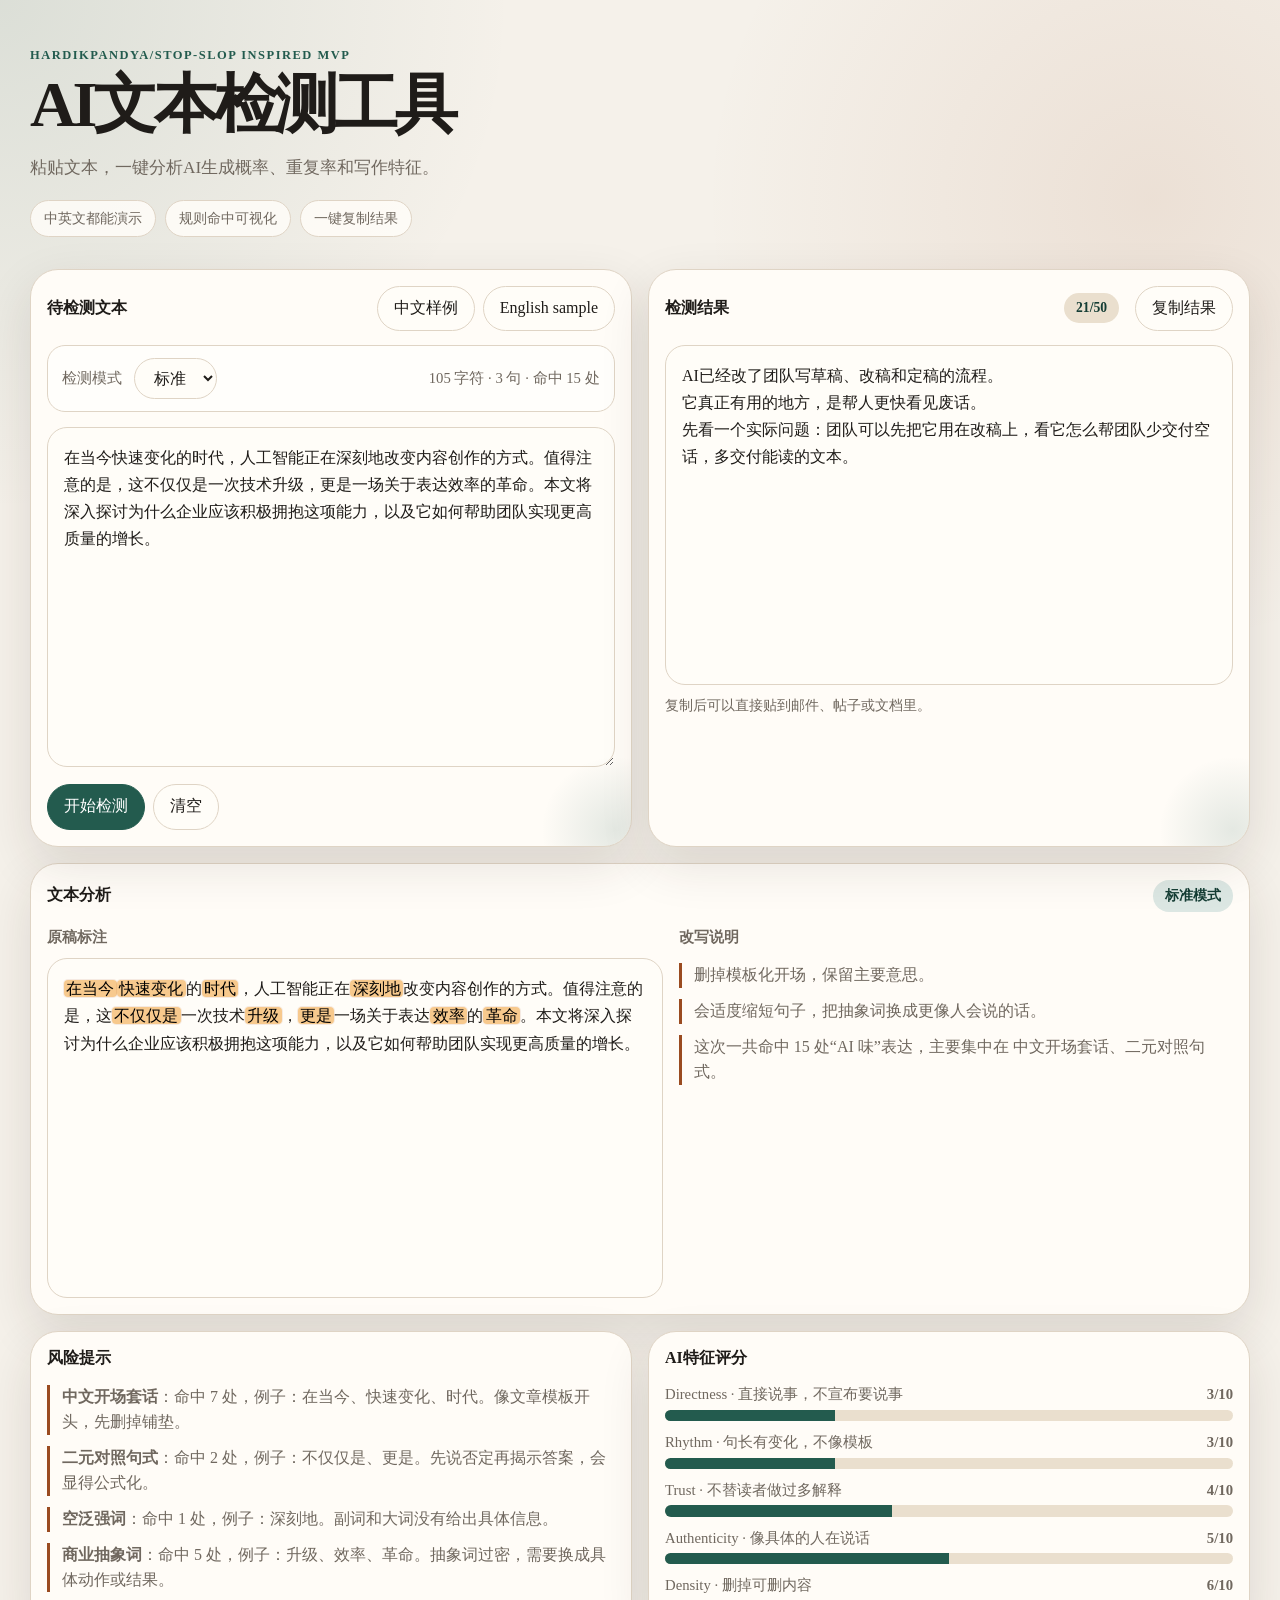
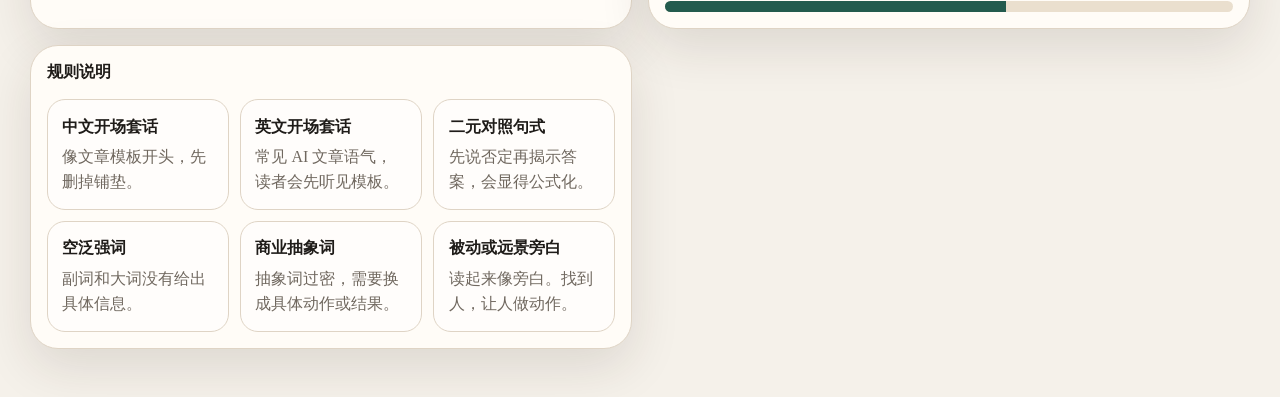
==== docs/index.html @ 77b25834 "Update index.html" ====
<!doctype html>
<html lang="zh-CN">
  <head>
    <meta charset="utf-8" />
    <meta name="viewport" content="width=device-width, initial-scale=1" />
    <title>Stop Slop MVP</title>
    <link rel="stylesheet" href="./styles.css" />
  </head>
  <body>
    <main class="shell">
      <section class="hero">
        <p class="eyebrow">hardikpandya/stop-slop inspired MVP</p>
        <h1>AI文本检测工具</h1>
        <p class="lede">
         粘贴文本，一键分析AI生成概率、重复率和写作特征。
        </p>
        <div class="hero-chips">
          <span>中英文都能演示</span>
          <span>规则命中可视化</span>
          <span>一键复制结果</span>
        </div>
      </section>

      <section class="workspace">
        <div class="panel input-panel">
          <div class="panel-title">
            <h2>待检测文本</h2>
            <div class="sample-buttons">
              <button type="button" data-sample="zh">中文样例</button>
              <button type="button" data-sample="en">English sample</button>
            </div>
          </div>

          <div class="toolbar">
            <label class="mode-picker" for="modeSelect">
              <span>检测模式</span>
              <select id="modeSelect">
                <option value="light">轻度</option>
                <option value="balanced" selected>标准</option>
                <option value="strong">强力</option>
              </select>
            </label>
            <div id="stats" class="stats"></div>
          </div>

          <textarea id="draft" spellcheck="false"></textarea>

          <div class="actions">
            <button id="rewriteBtn" class="primary" type="button">开始检测</button>
            <button id="clearBtn" type="button">清空</button>
          </div>
        </div>

        <div class="panel output-panel">
          <div class="panel-title">
            <h2>检测结果</h2>
            <div class="output-meta">
              <span id="scoreBadge" class="score-badge">等待输入</span>
              <button id="copyBtn" type="button">复制结果</button>
            </div>
          </div>
          <div id="output" class="output empty">结果会显示在这里。</div>
          <p id="copyHint" class="copy-hint">复制后可以直接贴到邮件、帖子或文档里。</p>
        </div>
      </section>

      <section class="insights">
        <article class="panel compare-panel">
          <div class="panel-title">
            <h2>文本分析</h2>
            <span id="modeBadge" class="mode-badge">标准模式</span>
          </div>
          <div class="compare-grid">
            <div>
              <h3>原稿标注</h3>
              <div id="annotated" class="output empty">这里会高亮原稿里的套路表达。</div>
            </div>
            <div>
              <h3>改写说明</h3>
              <ul id="rewriteNotes" class="findings">
                <li>改写后会说明这次主要做了哪些动作。</li>
              </ul>
            </div>
          </div>
        </article>

        <article class="panel">
          <h2>风险提示</h2>
          <ul id="findings" class="findings">
            <li>输入文字后会列出具体问题。</li>
          </ul>
        </article>

        <article class="panel">
          <h2>AI特征评分</h2>
          <div id="scoreGrid" class="score-grid"></div>
        </article>

        <article class="panel">
          <h2>规则说明</h2>
          <div id="ruleLegend" class="legend-grid"></div>
        </article>
      </section>
    </main>

    <script src="./app.js"></script>
  </body>
</html>
---- docs/styles.css ----
:root {
  color-scheme: light;
  --bg: #f5f1ea;
  --ink: #1f1c19;
  --muted: #70685f;
  --card: #fffaf2;
  --line: #dfd4c5;
  --accent: #235b4e;
  --accent-strong: #143d34;
  --accent-soft: #dce7e3;
  --warn: #9a4b20;
  --warn-soft: #f8e4d8;
  --shadow: 0 18px 50px rgba(49, 37, 23, 0.12);
}

* {
  box-sizing: border-box;
}

body {
  margin: 0;
  background:
    radial-gradient(circle at top left, rgba(35, 91, 78, 0.12), transparent 32rem),
    radial-gradient(circle at 90% 10%, rgba(154, 75, 32, 0.1), transparent 28rem),
    var(--bg);
  color: var(--ink);
  font-family: "Iowan Old Style", "Palatino Linotype", "Noto Serif SC", Georgia, serif;
}

button,
textarea,
select {
  font: inherit;
}

button,
select {
  border: 1px solid var(--line);
  border-radius: 999px;
  background: #fffdf8;
  color: var(--ink);
}

button {
  cursor: pointer;
  padding: 0.7rem 1rem;
}

button:hover,
select:hover {
  border-color: var(--accent);
}

select {
  padding: 0.65rem 0.9rem;
}

.primary {
  background: var(--accent);
  border-color: var(--accent);
  color: white;
}

.primary:hover {
  background: var(--accent-strong);
}

.shell {
  width: min(1220px, calc(100% - 2rem));
  margin: 0 auto;
  padding: 3rem 0;
}

.hero {
  margin-bottom: 2rem;
}

.eyebrow {
  color: var(--accent);
  font-size: 0.78rem;
  font-weight: 700;
  letter-spacing: 0.12em;
  margin: 0 0 0.7rem;
  text-transform: uppercase;
}

h1 {
  font-size: clamp(2.2rem, 5vw, 4.8rem);
  letter-spacing: -0.06em;
  line-height: 0.96;
  margin: 0;
  max-width: 850px;
}

h2,
h3 {
  margin: 0;
}

h2 {
  font-size: 1rem;
}

h3 {
  font-size: 0.92rem;
  color: var(--muted);
  margin-bottom: 0.7rem;
}

.lede {
  color: var(--muted);
  font-size: 1.08rem;
  line-height: 1.7;
  max-width: 760px;
}

.hero-chips {
  display: flex;
  flex-wrap: wrap;
  gap: 0.6rem;
  margin-top: 1rem;
}

.hero-chips span {
  background: rgba(255, 253, 248, 0.86);
  border: 1px solid var(--line);
  border-radius: 999px;
  color: var(--muted);
  font-size: 0.9rem;
  padding: 0.5rem 0.8rem;
}

.workspace,
.insights {
  display: grid;
  gap: 1rem;
  grid-template-columns: 1fr 1fr;
}

.insights {
  margin-top: 1rem;
}

.compare-panel {
  grid-column: 1 / -1;
}

.compare-grid {
  display: grid;
  gap: 1rem;
  grid-template-columns: 1fr 0.9fr;
  margin-top: 1rem;
}

.panel {
  background: color-mix(in srgb, var(--card), white 40%);
  border: 1px solid var(--line);
  border-radius: 28px;
  box-shadow: var(--shadow);
  padding: 1rem;
}

.panel-title,
.toolbar,
.output-meta {
  align-items: center;
  display: flex;
  justify-content: space-between;
  gap: 1rem;
}

.panel-title {
  margin-bottom: 0.85rem;
}

.toolbar {
  background: rgba(255, 255, 255, 0.45);
  border: 1px solid var(--line);
  border-radius: 18px;
  margin-bottom: 0.9rem;
  padding: 0.75rem 0.9rem;
}

.mode-picker {
  align-items: center;
  display: flex;
  flex-wrap: wrap;
  gap: 0.75rem;
}

.mode-picker span,
.stats {
  color: var(--muted);
  font-size: 0.92rem;
}

.sample-buttons,
.actions {
  display: flex;
  flex-wrap: wrap;
  gap: 0.5rem;
}

textarea,
.output {
  background: #fffdf8;
  border: 1px solid var(--line);
  border-radius: 20px;
  line-height: 1.7;
  min-height: 340px;
  padding: 1rem;
  width: 100%;
}

textarea {
  color: var(--ink);
  font-family: "IBM Plex Sans", "Segoe UI", sans-serif;
  font-size: 1rem;
  resize: vertical;
}

.output {
  white-space: pre-wrap;
}

.empty {
  color: var(--muted);
}

.actions {
  margin-top: 0.85rem;
}

.input-panel,
.output-panel {
  position: relative;
  overflow: hidden;
}

.input-panel::after,
.output-panel::after {
  content: "";
  position: absolute;
  inset: auto -4rem -4rem auto;
  width: 10rem;
  height: 10rem;
  border-radius: 50%;
  background: radial-gradient(circle, rgba(35, 91, 78, 0.12), transparent 65%);
  pointer-events: none;
}

.score-badge,
.mode-badge {
  border-radius: 999px;
  font-size: 0.85rem;
  font-weight: 700;
  padding: 0.45rem 0.75rem;
}

.score-badge {
  background: #eadfce;
  color: var(--accent-strong);
}

.mode-badge {
  background: var(--accent-soft);
  color: var(--accent-strong);
}

.copy-hint {
  color: var(--muted);
  font-size: 0.88rem;
  margin: 0.7rem 0 0;
}

.findings,
.legend-grid {
  display: grid;
  gap: 0.7rem;
  margin: 1rem 0 0;
  padding: 0;
}

.findings {
  list-style: none;
}

.findings li,
.legend-card {
  color: var(--muted);
  line-height: 1.55;
}

.findings li {
  border-left: 3px solid var(--warn);
  padding-left: 0.75rem;
}

.legend-grid {
  grid-template-columns: repeat(auto-fit, minmax(180px, 1fr));
}

.legend-card {
  background: rgba(255, 255, 255, 0.55);
  border: 1px solid var(--line);
  border-radius: 18px;
  padding: 0.9rem;
}

.legend-card strong {
  color: var(--ink);
  display: block;
  margin-bottom: 0.35rem;
}

.score-grid {
  display: grid;
  gap: 0.75rem;
  margin-top: 1rem;
}

.score-row {
  display: grid;
  gap: 0.35rem;
}

.score-label {
  align-items: center;
  display: flex;
  justify-content: space-between;
  color: var(--muted);
  font-size: 0.92rem;
}

.bar {
  background: #eadfce;
  border-radius: 999px;
  height: 0.7rem;
  overflow: hidden;
}

.bar span {
  background: var(--accent);
  display: block;
  height: 100%;
}

mark {
  background: #ffe0ad;
  border-radius: 0.25rem;
  padding: 0 0.15rem;
}

#annotated mark {
  background: #f7c98d;
  box-shadow: 0 0 0 1px rgba(154, 75, 32, 0.1);
}

@media (max-width: 920px) {
  .workspace,
  .insights,
  .compare-grid {
    grid-template-columns: 1fr;
  }
}

@media (max-width: 680px) {
  .shell {
    padding-top: 1.5rem;
  }

  .toolbar,
  .panel-title {
    align-items: flex-start;
    flex-direction: column;
  }

  .output-meta {
    width: 100%;
    justify-content: flex-start;
  }
}
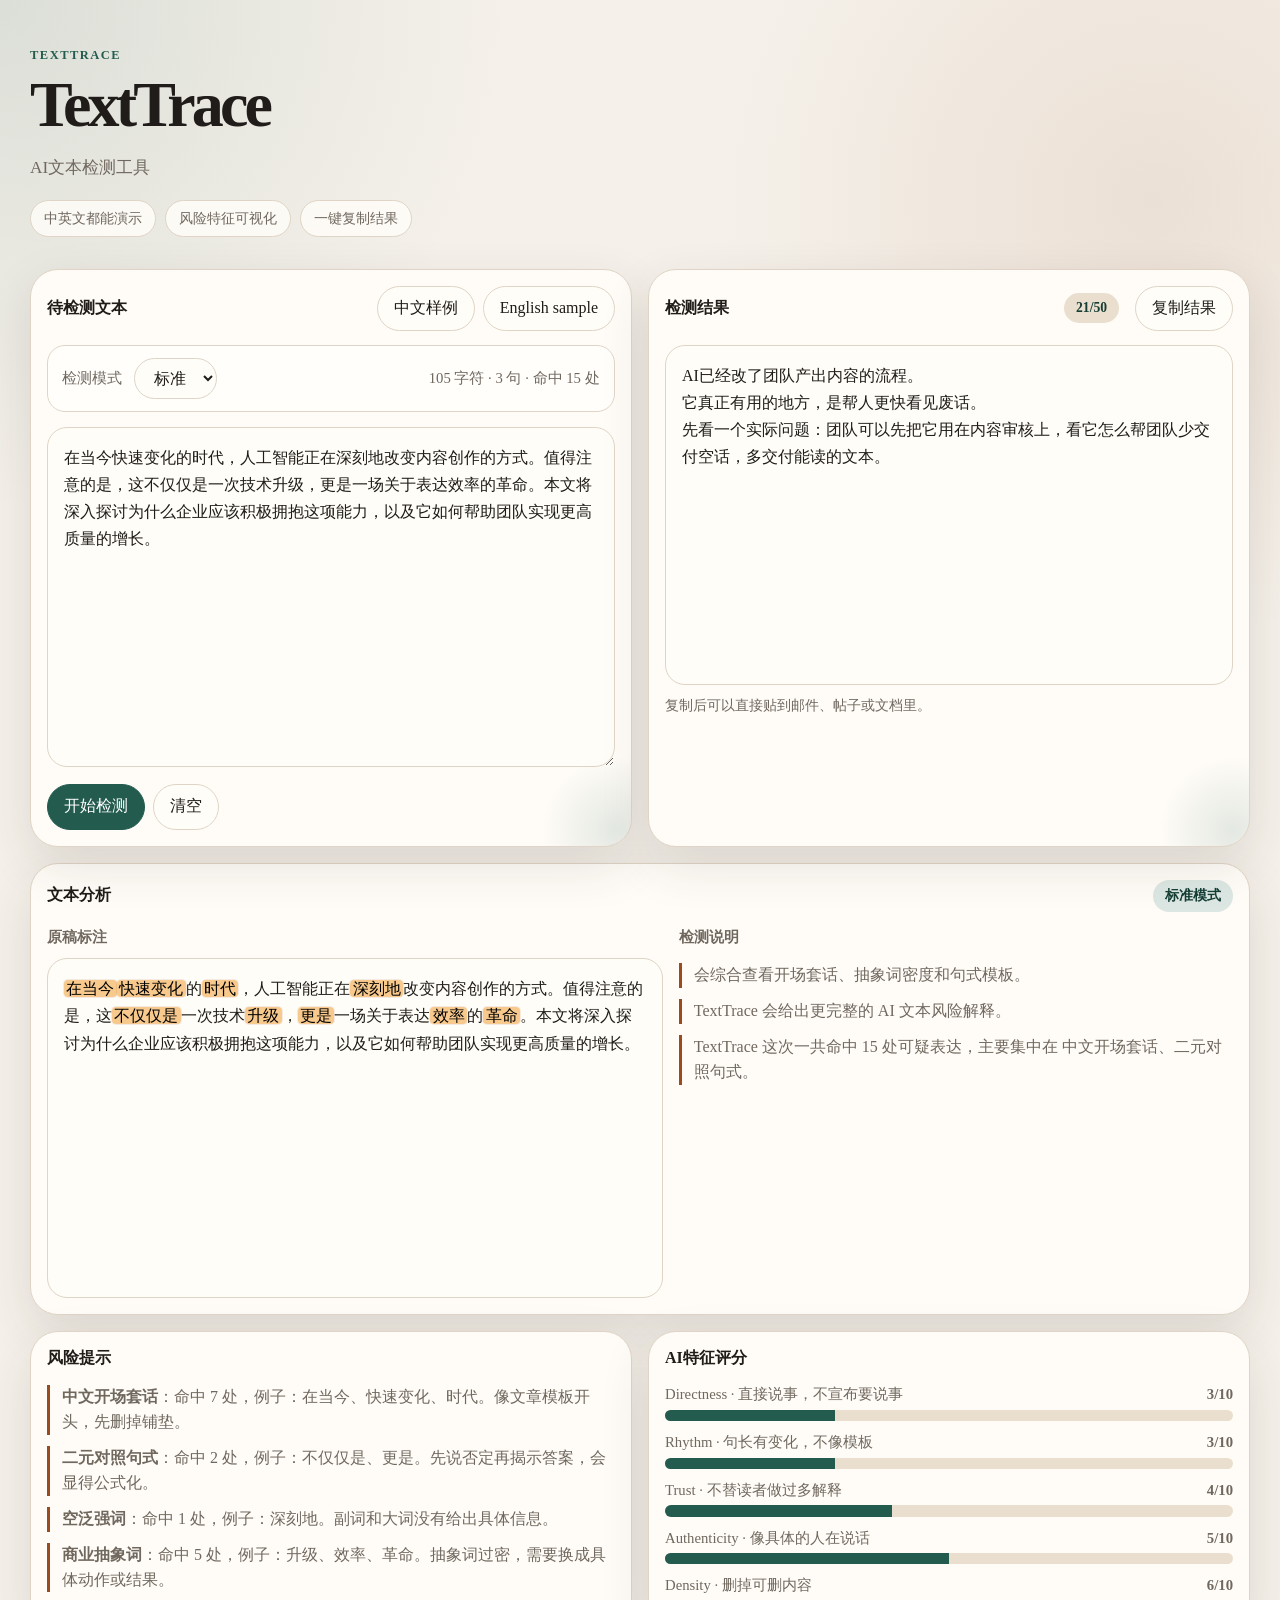
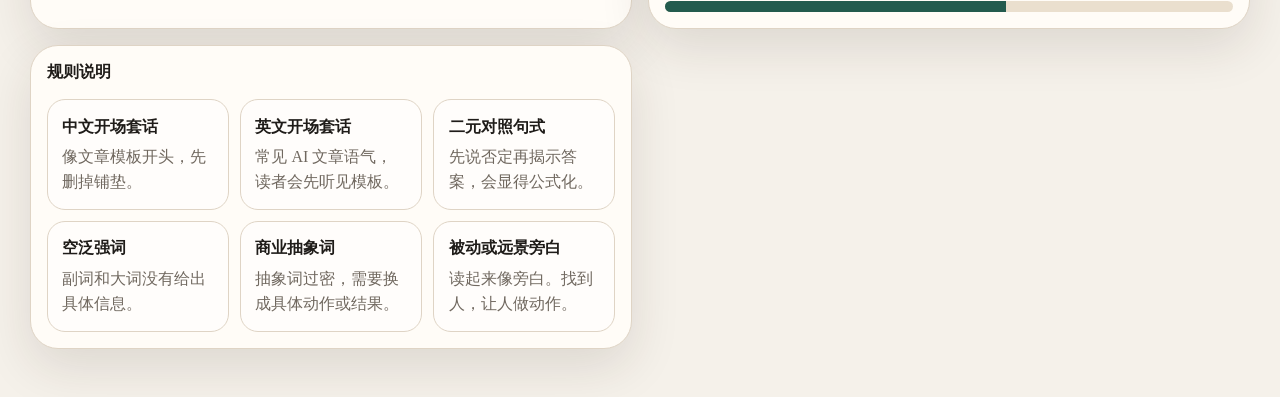
==== commit 952e5d3f: "Rename site branding to TextTrace" ====
--- a/docs/index.html
+++ b/docs/index.html
@@ -3,20 +3,18 @@
   <head>
     <meta charset="utf-8" />
     <meta name="viewport" content="width=device-width, initial-scale=1" />
-    <title>Stop Slop MVP</title>
+    <title>TextTrace - AI文本检测工具</title>
     <link rel="stylesheet" href="./styles.css" />
   </head>
   <body>
     <main class="shell">
       <section class="hero">
-        <p class="eyebrow">hardikpandya/stop-slop inspired MVP</p>
-        <h1>AI文本检测工具</h1>
-        <p class="lede">
-         粘贴文本，一键分析AI生成概率、重复率和写作特征。
-        </p>
+        <p class="eyebrow">TextTrace</p>
+        <h1>TextTrace</h1>
+        <p class="lede">AI文本检测工具</p>
         <div class="hero-chips">
           <span>中英文都能演示</span>
-          <span>规则命中可视化</span>
+          <span>风险特征可视化</span>
           <span>一键复制结果</span>
         </div>
       </section>
@@ -76,9 +74,9 @@
               <div id="annotated" class="output empty">这里会高亮原稿里的套路表达。</div>
             </div>
             <div>
-              <h3>改写说明</h3>
+              <h3>检测说明</h3>
               <ul id="rewriteNotes" class="findings">
-                <li>改写后会说明这次主要做了哪些动作。</li>
+                <li>检测后会说明这次主要发现了哪些文本特征。</li>
               </ul>
             </div>
           </div>
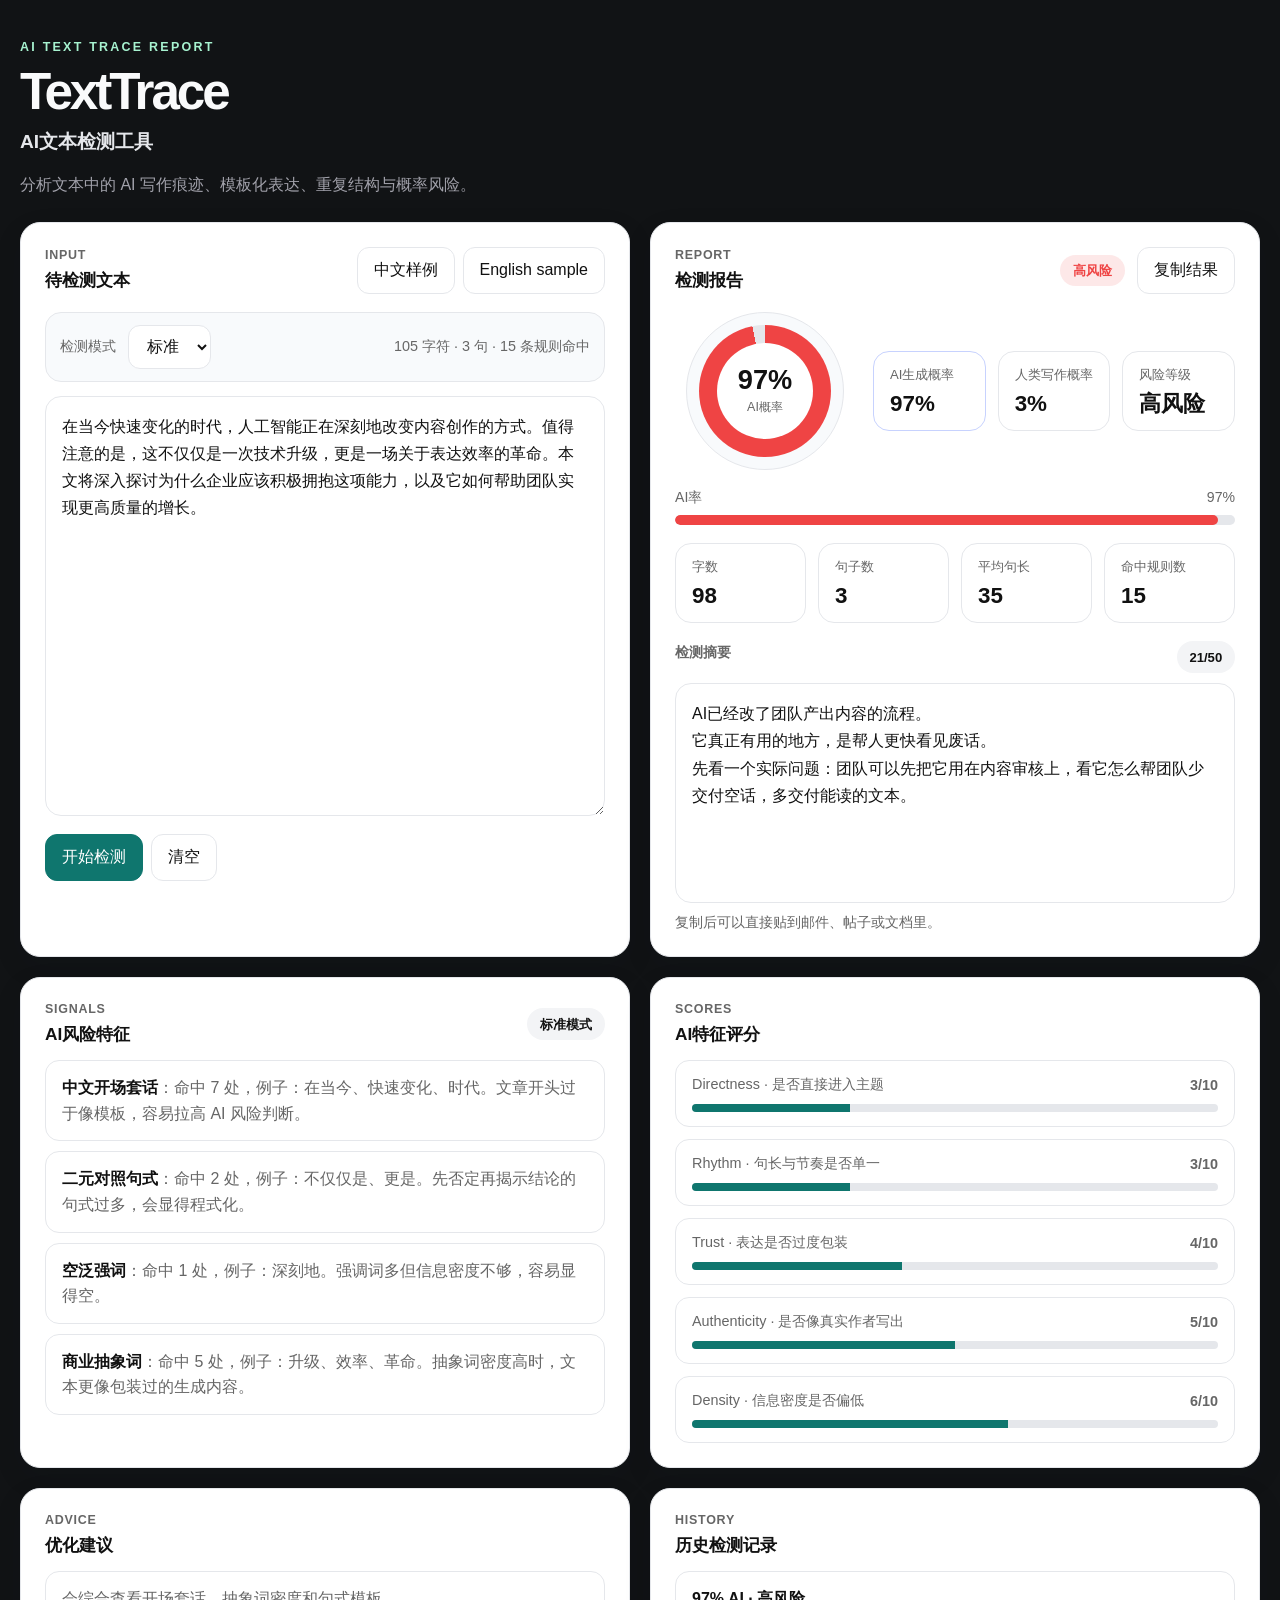
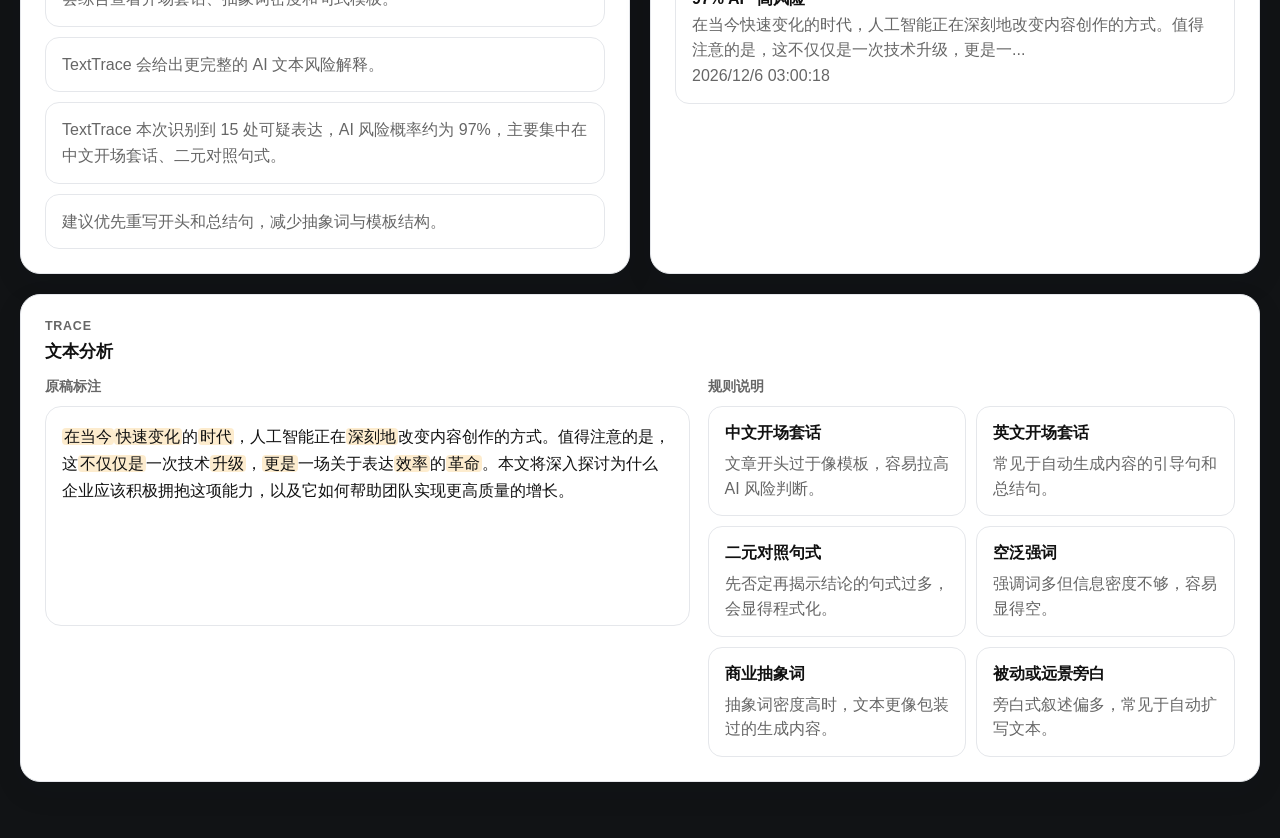
==== commit 058049f0: "Restyle TextTrace as SaaS detector dashboard" ====
--- a/docs/index.html
+++ b/docs/index.html
@@ -9,20 +9,23 @@
   <body>
     <main class="shell">
       <section class="hero">
-        <p class="eyebrow">TextTrace</p>
-        <h1>TextTrace</h1>
-        <p class="lede">AI文本检测工具</p>
-        <div class="hero-chips">
-          <span>中英文都能演示</span>
-          <span>风险特征可视化</span>
-          <span>一键复制结果</span>
+        <div class="brand-lockup">
+          <p class="eyebrow">AI TEXT TRACE REPORT</p>
+          <h1>TextTrace</h1>
+          <p class="subhead">AI文本检测工具</p>
+          <p class="lede">
+            分析文本中的 AI 写作痕迹、模板化表达、重复结构与概率风险。
+          </p>
         </div>
       </section>
 
       <section class="workspace">
         <div class="panel input-panel">
-          <div class="panel-title">
-            <h2>待检测文本</h2>
+          <div class="panel-header">
+            <div>
+              <p class="section-kicker">Input</p>
+              <h2>待检测文本</h2>
+            </div>
             <div class="sample-buttons">
               <button type="button" data-sample="zh">中文样例</button>
               <button type="button" data-sample="en">English sample</button>
@@ -49,54 +52,151 @@
           </div>
         </div>
 
-        <div class="panel output-panel">
-          <div class="panel-title">
-            <h2>检测结果</h2>
-            <div class="output-meta">
+        <div class="panel report-panel">
+          <div class="panel-header">
+            <div>
+              <p class="section-kicker">Report</p>
+              <h2>检测报告</h2>
+            </div>
+            <div class="report-actions">
+              <span id="riskBadge" class="risk-badge risk-neutral">等待检测</span>
+              <button id="copyBtn" type="button">复制结果</button>
+            </div>
+          </div>
+
+          <div class="probability-board">
+            <div class="ring-wrap">
+              <div class="ring-shell">
+                <div id="probabilityRing" class="ring" style="--progress: 0deg;">
+                  <div class="ring-inner">
+                    <strong id="aiProbability">0%</strong>
+                    <span>AI概率</span>
+                  </div>
+                </div>
+              </div>
+            </div>
+
+            <div class="probability-stats">
+              <div class="metric-card emphasis">
+                <span>AI生成概率</span>
+                <strong id="aiRate">0%</strong>
+              </div>
+              <div class="metric-card">
+                <span>人类写作概率</span>
+                <strong id="humanRate">100%</strong>
+              </div>
+              <div class="metric-card">
+                <span>风险等级</span>
+                <strong id="riskLevel">待检测</strong>
+              </div>
+            </div>
+          </div>
+
+          <div class="progress-block">
+            <div class="progress-meta">
+              <span>AI率</span>
+              <span id="progressLabel">0%</span>
+            </div>
+            <div class="progress-track">
+              <span id="progressFill" class="progress-fill"></span>
+            </div>
+          </div>
+
+          <div class="stats-grid">
+            <article class="stat-tile">
+              <span>字数</span>
+              <strong id="wordCount">0</strong>
+            </article>
+            <article class="stat-tile">
+              <span>句子数</span>
+              <strong id="sentenceCount">0</strong>
+            </article>
+            <article class="stat-tile">
+              <span>平均句长</span>
+              <strong id="averageLength">0</strong>
+            </article>
+            <article class="stat-tile">
+              <span>命中规则数</span>
+              <strong id="ruleCount">0</strong>
+            </article>
+          </div>
+
+          <div class="report-output">
+            <div class="report-output-head">
+              <h3>检测摘要</h3>
               <span id="scoreBadge" class="score-badge">等待输入</span>
-              <button id="copyBtn" type="button">复制结果</button>
-            </div>
-          </div>
-          <div id="output" class="output empty">结果会显示在这里。</div>
-          <p id="copyHint" class="copy-hint">复制后可以直接贴到邮件、帖子或文档里。</p>
+            </div>
+            <div id="output" class="output empty">结果会显示在这里。</div>
+            <p id="copyHint" class="copy-hint">复制后可以直接贴到邮件、帖子或文档里。</p>
+          </div>
         </div>
       </section>
 
-      <section class="insights">
-        <article class="panel compare-panel">
-          <div class="panel-title">
-            <h2>文本分析</h2>
+      <section class="analysis-grid">
+        <article class="panel">
+          <div class="panel-header compact">
+            <div>
+              <p class="section-kicker">Signals</p>
+              <h2>AI风险特征</h2>
+            </div>
             <span id="modeBadge" class="mode-badge">标准模式</span>
           </div>
-          <div class="compare-grid">
-            <div>
-              <h3>原稿标注</h3>
-              <div id="annotated" class="output empty">这里会高亮原稿里的套路表达。</div>
-            </div>
-            <div>
-              <h3>检测说明</h3>
-              <ul id="rewriteNotes" class="findings">
-                <li>检测后会说明这次主要发现了哪些文本特征。</li>
-              </ul>
-            </div>
-          </div>
-        </article>
-
-        <article class="panel">
-          <h2>风险提示</h2>
-          <ul id="findings" class="findings">
+          <ul id="findings" class="detail-list">
             <li>输入文字后会列出具体问题。</li>
           </ul>
         </article>
 
         <article class="panel">
-          <h2>AI特征评分</h2>
+          <div class="panel-header compact">
+            <div>
+              <p class="section-kicker">Scores</p>
+              <h2>AI特征评分</h2>
+            </div>
+          </div>
           <div id="scoreGrid" class="score-grid"></div>
         </article>
 
         <article class="panel">
-          <h2>规则说明</h2>
-          <div id="ruleLegend" class="legend-grid"></div>
+          <div class="panel-header compact">
+            <div>
+              <p class="section-kicker">Advice</p>
+              <h2>优化建议</h2>
+            </div>
+          </div>
+          <ul id="rewriteNotes" class="detail-list">
+            <li>检测后会说明这次主要发现了哪些文本特征。</li>
+          </ul>
+        </article>
+
+        <article class="panel">
+          <div class="panel-header compact">
+            <div>
+              <p class="section-kicker">History</p>
+              <h2>历史检测记录</h2>
+            </div>
+          </div>
+          <div id="historyList" class="history-list">
+            <div class="history-empty">还没有检测记录。</div>
+          </div>
+        </article>
+
+        <article class="panel wide">
+          <div class="panel-header compact">
+            <div>
+              <p class="section-kicker">Trace</p>
+              <h2>文本分析</h2>
+            </div>
+          </div>
+          <div class="trace-grid">
+            <div>
+              <h3>原稿标注</h3>
+              <div id="annotated" class="output empty">这里会高亮原稿里的风险表达。</div>
+            </div>
+            <div>
+              <h3>规则说明</h3>
+              <div id="ruleLegend" class="legend-grid"></div>
+            </div>
+          </div>
         </article>
       </section>
     </main>
--- a/docs/styles.css
+++ b/docs/styles.css
@@ -1,30 +1,34 @@
 :root {
-  color-scheme: light;
-  --bg: #f5f1ea;
-  --ink: #1f1c19;
-  --muted: #70685f;
-  --card: #fffaf2;
-  --line: #dfd4c5;
-  --accent: #235b4e;
-  --accent-strong: #143d34;
-  --accent-soft: #dce7e3;
-  --warn: #9a4b20;
-  --warn-soft: #f8e4d8;
-  --shadow: 0 18px 50px rgba(49, 37, 23, 0.12);
+  color-scheme: dark;
+  --page-bg: #111315;
+  --card-bg: #ffffff;
+  --text: #111111;
+  --muted: #666666;
+  --border: #e5e7eb;
+  --brand: #0f766e;
+  --brand-strong: #115e59;
+  --brand-soft: #ccfbf1;
+  --risk-low: #16a34a;
+  --risk-mid: #f59e0b;
+  --risk-high: #ef4444;
+  --neutral: #9ca3af;
+  --shadow: 0 10px 30px rgba(15, 23, 42, 0.08);
 }
 
 * {
   box-sizing: border-box;
 }
 
+html,
 body {
   margin: 0;
-  background:
-    radial-gradient(circle at top left, rgba(35, 91, 78, 0.12), transparent 32rem),
-    radial-gradient(circle at 90% 10%, rgba(154, 75, 32, 0.1), transparent 28rem),
-    var(--bg);
-  color: var(--ink);
-  font-family: "Iowan Old Style", "Palatino Linotype", "Noto Serif SC", Georgia, serif;
+  min-height: 100%;
+}
+
+body {
+  background: var(--page-bg);
+  color: #f9fafb;
+  font-family: "IBM Plex Sans", "Inter", "Segoe UI", sans-serif;
 }
 
 button,
@@ -34,192 +38,198 @@
 }
 
 button,
+select,
+textarea {
+  outline: none;
+}
+
+button,
 select {
-  border: 1px solid var(--line);
-  border-radius: 999px;
-  background: #fffdf8;
-  color: var(--ink);
+  background: #ffffff;
+  border: 1px solid var(--border);
+  border-radius: 12px;
+  color: var(--text);
 }
 
 button {
   cursor: pointer;
-  padding: 0.7rem 1rem;
-}
-
-button:hover,
-select:hover {
-  border-color: var(--accent);
+  padding: 0.75rem 1rem;
+  transition: transform 140ms ease, box-shadow 140ms ease, border-color 140ms ease, background 140ms ease;
+}
+
+button:hover {
+  border-color: #cbd5e1;
+  box-shadow: 0 4px 18px rgba(15, 23, 42, 0.08);
+  transform: translateY(-1px);
 }
 
 select {
-  padding: 0.65rem 0.9rem;
+  padding: 0.72rem 0.9rem;
 }
 
 .primary {
-  background: var(--accent);
-  border-color: var(--accent);
-  color: white;
+  background: var(--brand);
+  border-color: var(--brand);
+  color: #ffffff;
 }
 
 .primary:hover {
-  background: var(--accent-strong);
+  background: var(--brand-strong);
+  border-color: var(--brand-strong);
 }
 
 .shell {
-  width: min(1220px, calc(100% - 2rem));
+  width: min(1240px, calc(100% - 2rem));
   margin: 0 auto;
-  padding: 3rem 0;
+  padding: 40px 0 56px;
 }
 
 .hero {
-  margin-bottom: 2rem;
+  margin-bottom: 24px;
+}
+
+.brand-lockup {
+  max-width: 760px;
 }
 
 .eyebrow {
-  color: var(--accent);
+  color: #a7f3d0;
   font-size: 0.78rem;
   font-weight: 700;
-  letter-spacing: 0.12em;
-  margin: 0 0 0.7rem;
+  letter-spacing: 0.18em;
+  margin: 0 0 14px;
   text-transform: uppercase;
 }
 
 h1 {
-  font-size: clamp(2.2rem, 5vw, 4.8rem);
+  font-size: clamp(2.6rem, 4vw, 4.4rem);
   letter-spacing: -0.06em;
-  line-height: 0.96;
+  line-height: 0.95;
   margin: 0;
-  max-width: 850px;
-}
-
-h2,
-h3 {
-  margin: 0;
-}
-
-h2 {
+}
+
+.subhead {
+  color: #e5e7eb;
+  font-size: 1.2rem;
+  font-weight: 600;
+  margin: 12px 0 0;
+}
+
+.lede {
+  color: #a1a1aa;
   font-size: 1rem;
-}
-
-h3 {
-  font-size: 0.92rem;
-  color: var(--muted);
-  margin-bottom: 0.7rem;
-}
-
-.lede {
-  color: var(--muted);
-  font-size: 1.08rem;
   line-height: 1.7;
-  max-width: 760px;
-}
-
-.hero-chips {
-  display: flex;
-  flex-wrap: wrap;
-  gap: 0.6rem;
-  margin-top: 1rem;
-}
-
-.hero-chips span {
-  background: rgba(255, 253, 248, 0.86);
-  border: 1px solid var(--line);
-  border-radius: 999px;
-  color: var(--muted);
-  font-size: 0.9rem;
-  padding: 0.5rem 0.8rem;
-}
-
-.workspace,
-.insights {
-  display: grid;
-  gap: 1rem;
-  grid-template-columns: 1fr 1fr;
-}
-
-.insights {
-  margin-top: 1rem;
-}
-
-.compare-panel {
+  margin: 16px 0 0;
+  max-width: 720px;
+}
+
+.workspace {
+  display: grid;
+  gap: 20px;
+  grid-template-columns: minmax(0, 1fr) minmax(0, 1fr);
+  margin-bottom: 20px;
+}
+
+.analysis-grid {
+  display: grid;
+  gap: 20px;
+  grid-template-columns: repeat(2, minmax(0, 1fr));
+}
+
+.wide {
   grid-column: 1 / -1;
 }
 
-.compare-grid {
-  display: grid;
-  gap: 1rem;
-  grid-template-columns: 1fr 0.9fr;
-  margin-top: 1rem;
-}
-
 .panel {
-  background: color-mix(in srgb, var(--card), white 40%);
-  border: 1px solid var(--line);
-  border-radius: 28px;
+  background: var(--card-bg);
+  border: 1px solid var(--border);
+  border-radius: 20px;
   box-shadow: var(--shadow);
-  padding: 1rem;
-}
-
-.panel-title,
+  color: var(--text);
+  overflow: hidden;
+  padding: 24px;
+}
+
+.panel-header,
 .toolbar,
-.output-meta {
+.mode-picker,
+.report-actions,
+.report-output-head,
+.progress-meta {
   align-items: center;
   display: flex;
+  gap: 12px;
   justify-content: space-between;
-  gap: 1rem;
-}
-
-.panel-title {
-  margin-bottom: 0.85rem;
-}
-
-.toolbar {
-  background: rgba(255, 255, 255, 0.45);
-  border: 1px solid var(--line);
-  border-radius: 18px;
-  margin-bottom: 0.9rem;
-  padding: 0.75rem 0.9rem;
-}
-
-.mode-picker {
-  align-items: center;
-  display: flex;
-  flex-wrap: wrap;
-  gap: 0.75rem;
-}
-
-.mode-picker span,
-.stats {
-  color: var(--muted);
-  font-size: 0.92rem;
+}
+
+.panel-header {
+  margin-bottom: 18px;
+}
+
+.panel-header.compact {
+  margin-bottom: 14px;
+}
+
+.section-kicker {
+  color: var(--muted);
+  font-size: 0.78rem;
+  font-weight: 600;
+  letter-spacing: 0.06em;
+  margin: 0 0 6px;
+  text-transform: uppercase;
+}
+
+h2 {
+  font-size: 1.08rem;
+  margin: 0;
+}
+
+h3 {
+  color: var(--muted);
+  font-size: 0.88rem;
+  font-weight: 600;
+  margin: 0 0 10px;
 }
 
 .sample-buttons,
 .actions {
   display: flex;
   flex-wrap: wrap;
-  gap: 0.5rem;
+  gap: 8px;
+}
+
+.toolbar {
+  background: #f8fafc;
+  border: 1px solid var(--border);
+  border-radius: 16px;
+  margin-bottom: 14px;
+  padding: 12px 14px;
+}
+
+.mode-picker span,
+.stats {
+  color: var(--muted);
+  font-size: 0.9rem;
 }
 
 textarea,
 .output {
-  background: #fffdf8;
-  border: 1px solid var(--line);
-  border-radius: 20px;
+  background: #ffffff;
+  border: 1px solid var(--border);
+  border-radius: 16px;
+  color: var(--text);
   line-height: 1.7;
-  min-height: 340px;
-  padding: 1rem;
+  padding: 16px;
   width: 100%;
 }
 
 textarea {
-  color: var(--ink);
-  font-family: "IBM Plex Sans", "Segoe UI", sans-serif;
-  font-size: 1rem;
+  min-height: 420px;
   resize: vertical;
 }
 
 .output {
+  min-height: 220px;
   white-space: pre-wrap;
 }
 
@@ -228,155 +238,312 @@
 }
 
 .actions {
-  margin-top: 0.85rem;
-}
-
-.input-panel,
-.output-panel {
-  position: relative;
+  margin-top: 14px;
+}
+
+.probability-board {
+  align-items: center;
+  display: grid;
+  gap: 18px;
+  grid-template-columns: 180px 1fr;
+  margin-bottom: 18px;
+}
+
+.ring-wrap {
+  display: flex;
+  justify-content: center;
+}
+
+.ring-shell {
+  background: #f8fafc;
+  border: 1px solid var(--border);
+  border-radius: 999px;
+  padding: 12px;
+}
+
+.ring {
+  --progress: 0deg;
+  align-items: center;
+  background: conic-gradient(var(--ring-color, var(--brand)) var(--progress), #e5e7eb 0);
+  border-radius: 50%;
+  display: flex;
+  height: 132px;
+  justify-content: center;
+  width: 132px;
+}
+
+.ring-inner {
+  align-items: center;
+  background: #ffffff;
+  border-radius: 50%;
+  display: flex;
+  flex-direction: column;
+  height: 96px;
+  justify-content: center;
+  width: 96px;
+}
+
+.ring-inner strong {
+  font-size: 1.7rem;
+  line-height: 1;
+}
+
+.ring-inner span {
+  color: var(--muted);
+  font-size: 0.78rem;
+  margin-top: 6px;
+}
+
+.probability-stats,
+.stats-grid {
+  display: grid;
+  gap: 12px;
+}
+
+.probability-stats {
+  grid-template-columns: repeat(3, minmax(0, 1fr));
+}
+
+.metric-card,
+.stat-tile {
+  background: #ffffff;
+  border: 1px solid var(--border);
+  border-radius: 16px;
+  padding: 14px 16px;
+}
+
+.metric-card span,
+.stat-tile span {
+  color: var(--muted);
+  display: block;
+  font-size: 0.82rem;
+  margin-bottom: 8px;
+}
+
+.metric-card strong,
+.stat-tile strong {
+  font-size: 1.4rem;
+  line-height: 1.1;
+}
+
+.metric-card.emphasis {
+  border-color: #c7d2fe;
+}
+
+.progress-block {
+  margin-bottom: 18px;
+}
+
+.progress-meta {
+  color: var(--muted);
+  font-size: 0.88rem;
+  margin-bottom: 8px;
+}
+
+.progress-track {
+  background: #e5e7eb;
+  border-radius: 999px;
+  height: 10px;
   overflow: hidden;
 }
 
-.input-panel::after,
-.output-panel::after {
-  content: "";
-  position: absolute;
-  inset: auto -4rem -4rem auto;
-  width: 10rem;
-  height: 10rem;
-  border-radius: 50%;
-  background: radial-gradient(circle, rgba(35, 91, 78, 0.12), transparent 65%);
-  pointer-events: none;
+.progress-fill {
+  background: var(--ring-color, var(--brand));
+  border-radius: 999px;
+  display: block;
+  height: 100%;
+  transition: width 220ms ease;
+  width: 0;
+}
+
+.stats-grid {
+  grid-template-columns: repeat(4, minmax(0, 1fr));
+  margin-bottom: 18px;
+}
+
+.report-output-head {
+  margin-bottom: 10px;
+}
+
+.copy-hint {
+  color: var(--muted);
+  font-size: 0.88rem;
+  margin: 10px 0 0;
+}
+
+.score-badge,
+.mode-badge,
+.risk-badge {
+  border-radius: 999px;
+  display: inline-flex;
+  font-size: 0.82rem;
+  font-weight: 700;
+  line-height: 1;
+  padding: 0.58rem 0.8rem;
 }
 
 .score-badge,
 .mode-badge {
-  border-radius: 999px;
-  font-size: 0.85rem;
-  font-weight: 700;
-  padding: 0.45rem 0.75rem;
-}
-
-.score-badge {
-  background: #eadfce;
-  color: var(--accent-strong);
-}
-
-.mode-badge {
-  background: var(--accent-soft);
-  color: var(--accent-strong);
-}
-
-.copy-hint {
-  color: var(--muted);
-  font-size: 0.88rem;
-  margin: 0.7rem 0 0;
-}
-
-.findings,
-.legend-grid {
-  display: grid;
-  gap: 0.7rem;
-  margin: 1rem 0 0;
+  background: #f3f4f6;
+  color: var(--text);
+}
+
+.risk-badge {
+  background: #f3f4f6;
+  color: var(--text);
+}
+
+.risk-low {
+  background: rgba(22, 163, 74, 0.12);
+  color: var(--risk-low);
+}
+
+.risk-mid {
+  background: rgba(245, 158, 11, 0.14);
+  color: var(--risk-mid);
+}
+
+.risk-high {
+  background: rgba(239, 68, 68, 0.12);
+  color: var(--risk-high);
+}
+
+.risk-neutral {
+  background: #f3f4f6;
+  color: #6b7280;
+}
+
+.detail-list,
+.history-list {
+  display: grid;
+  gap: 10px;
+  margin: 0;
   padding: 0;
 }
 
-.findings {
+.detail-list {
   list-style: none;
 }
 
-.findings li,
-.legend-card {
-  color: var(--muted);
-  line-height: 1.55;
-}
-
-.findings li {
-  border-left: 3px solid var(--warn);
-  padding-left: 0.75rem;
-}
-
-.legend-grid {
-  grid-template-columns: repeat(auto-fit, minmax(180px, 1fr));
-}
-
-.legend-card {
-  background: rgba(255, 255, 255, 0.55);
-  border: 1px solid var(--line);
-  border-radius: 18px;
-  padding: 0.9rem;
-}
-
-.legend-card strong {
-  color: var(--ink);
-  display: block;
-  margin-bottom: 0.35rem;
+.detail-list li,
+.history-item,
+.history-empty {
+  background: #ffffff;
+  border: 1px solid var(--border);
+  border-radius: 14px;
+  color: var(--muted);
+  line-height: 1.6;
+  padding: 14px 16px;
+}
+
+.detail-list li strong,
+.history-item strong {
+  color: var(--text);
 }
 
 .score-grid {
   display: grid;
-  gap: 0.75rem;
-  margin-top: 1rem;
+  gap: 12px;
 }
 
 .score-row {
-  display: grid;
-  gap: 0.35rem;
+  background: #ffffff;
+  border: 1px solid var(--border);
+  border-radius: 14px;
+  padding: 14px 16px;
 }
 
 .score-label {
   align-items: center;
+  color: var(--muted);
   display: flex;
+  font-size: 0.9rem;
   justify-content: space-between;
-  color: var(--muted);
-  font-size: 0.92rem;
+  margin-bottom: 10px;
 }
 
 .bar {
-  background: #eadfce;
+  background: #e5e7eb;
   border-radius: 999px;
-  height: 0.7rem;
+  height: 8px;
   overflow: hidden;
 }
 
 .bar span {
-  background: var(--accent);
+  background: var(--brand);
   display: block;
   height: 100%;
 }
 
+.trace-grid {
+  display: grid;
+  gap: 18px;
+  grid-template-columns: minmax(0, 1.1fr) minmax(0, 0.9fr);
+}
+
+.legend-grid {
+  display: grid;
+  gap: 10px;
+  grid-template-columns: repeat(auto-fit, minmax(180px, 1fr));
+}
+
+.legend-card {
+  background: #ffffff;
+  border: 1px solid var(--border);
+  border-radius: 14px;
+  color: var(--muted);
+  line-height: 1.55;
+  padding: 14px 16px;
+}
+
+.legend-card strong {
+  color: var(--text);
+  display: block;
+  margin-bottom: 6px;
+}
+
 mark {
-  background: #ffe0ad;
-  border-radius: 0.25rem;
-  padding: 0 0.15rem;
-}
-
-#annotated mark {
-  background: #f7c98d;
-  box-shadow: 0 0 0 1px rgba(154, 75, 32, 0.1);
-}
-
-@media (max-width: 920px) {
+  background: rgba(245, 158, 11, 0.2);
+  border-radius: 4px;
+  color: inherit;
+  padding: 0 2px;
+}
+
+@media (max-width: 1080px) {
   .workspace,
-  .insights,
-  .compare-grid {
+  .analysis-grid,
+  .trace-grid,
+  .probability-board,
+  .probability-stats,
+  .stats-grid {
     grid-template-columns: 1fr;
   }
 }
 
-@media (max-width: 680px) {
+@media (max-width: 760px) {
   .shell {
-    padding-top: 1.5rem;
+    padding: 24px 0 40px;
   }
 
+  .panel {
+    padding: 18px;
+  }
+
+  .panel-header,
   .toolbar,
-  .panel-title {
+  .report-actions,
+  .mode-picker {
     align-items: flex-start;
     flex-direction: column;
   }
 
-  .output-meta {
+  .sample-buttons,
+  .actions {
     width: 100%;
-    justify-content: flex-start;
   }
-}
+
+  button,
+  select {
+    width: 100%;
+  }
+}
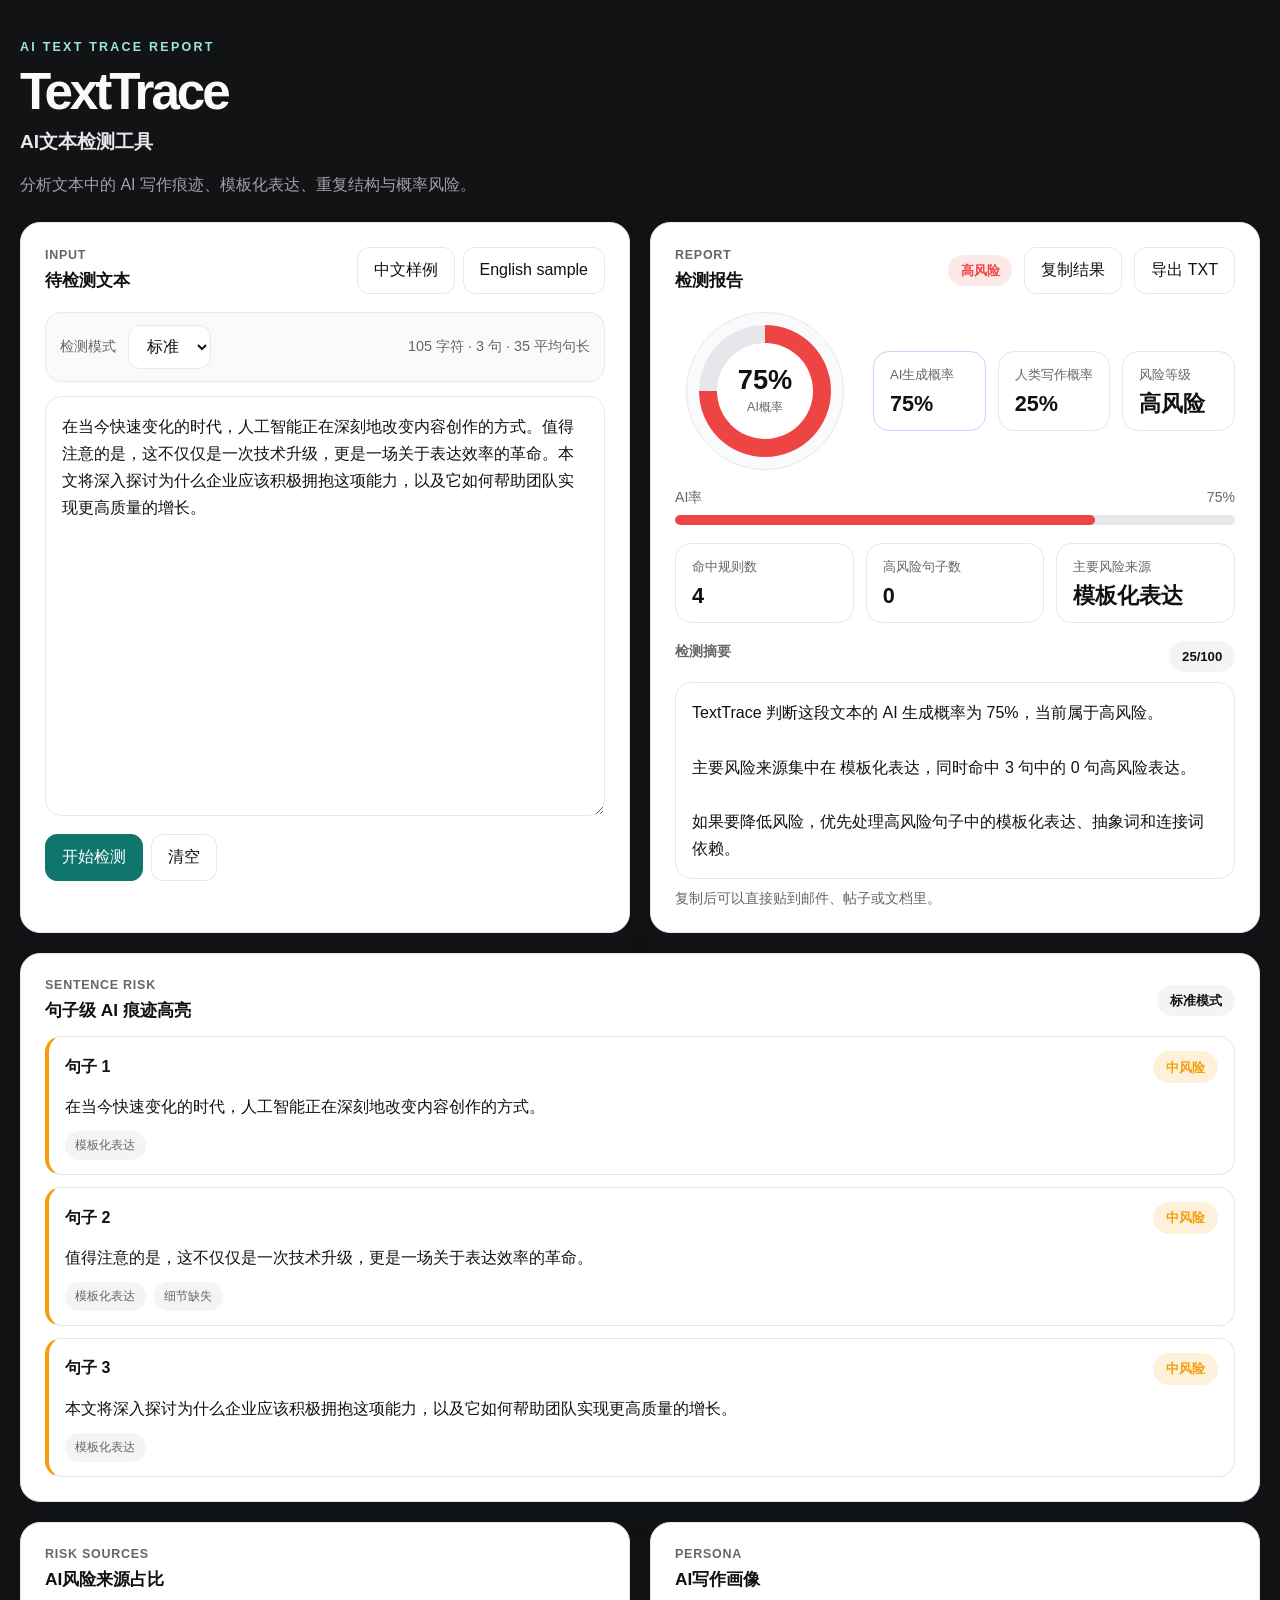
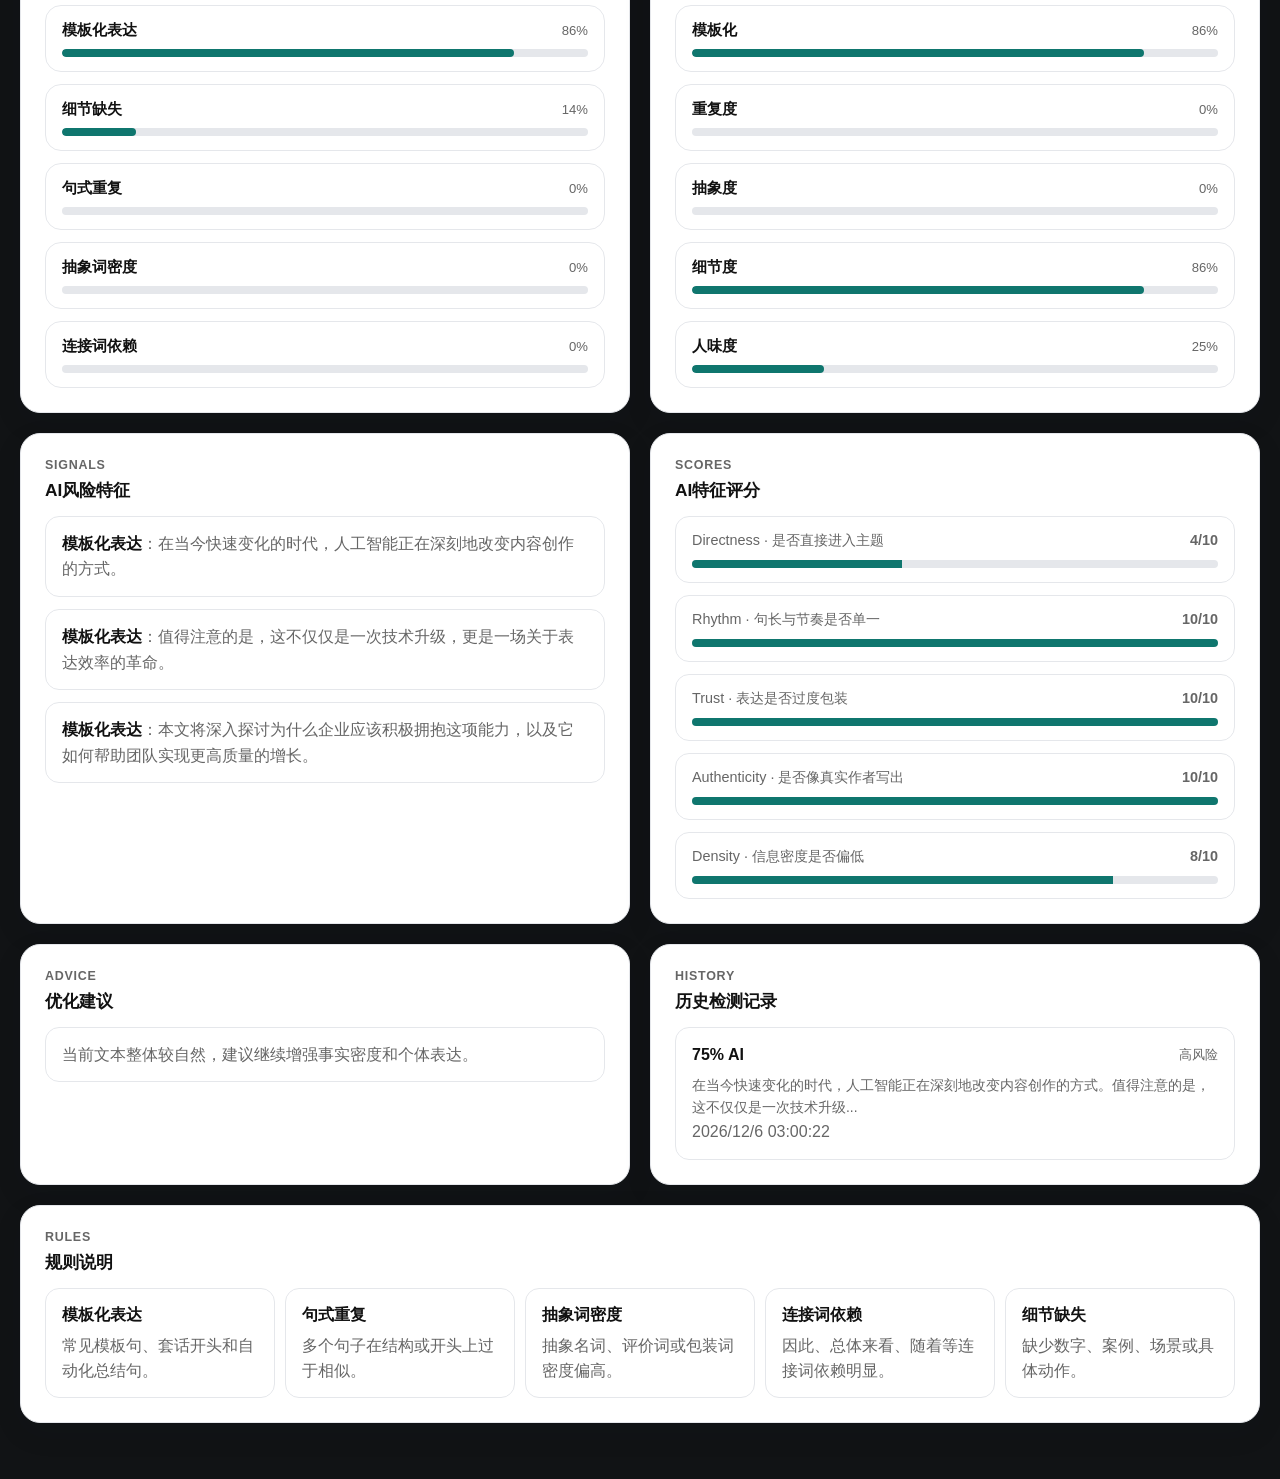
==== commit 8822d9c6: "Add TextTrace V2 detection analysis features" ====
--- a/docs/index.html
+++ b/docs/index.html
@@ -47,7 +47,7 @@
           <textarea id="draft" spellcheck="false"></textarea>
 
           <div class="actions">
-            <button id="rewriteBtn" class="primary" type="button">开始检测</button>
+            <button id="analyzeBtn" class="primary" type="button">开始检测</button>
             <button id="clearBtn" type="button">清空</button>
           </div>
         </div>
@@ -61,6 +61,7 @@
             <div class="report-actions">
               <span id="riskBadge" class="risk-badge risk-neutral">等待检测</span>
               <button id="copyBtn" type="button">复制结果</button>
+              <button id="exportBtn" type="button">导出 TXT</button>
             </div>
           </div>
 
@@ -102,23 +103,19 @@
             </div>
           </div>
 
-          <div class="stats-grid">
-            <article class="stat-tile">
-              <span>字数</span>
-              <strong id="wordCount">0</strong>
-            </article>
-            <article class="stat-tile">
-              <span>句子数</span>
-              <strong id="sentenceCount">0</strong>
-            </article>
-            <article class="stat-tile">
-              <span>平均句长</span>
-              <strong id="averageLength">0</strong>
-            </article>
+          <div class="stats-grid report-stats">
             <article class="stat-tile">
               <span>命中规则数</span>
               <strong id="ruleCount">0</strong>
             </article>
+            <article class="stat-tile">
+              <span>高风险句子数</span>
+              <strong id="highRiskCount">0</strong>
+            </article>
+            <article class="stat-tile">
+              <span>主要风险来源</span>
+              <strong id="primaryRisk">待检测</strong>
+            </article>
           </div>
 
           <div class="report-output">
@@ -133,13 +130,43 @@
       </section>
 
       <section class="analysis-grid">
+        <article class="panel wide">
+          <div class="panel-header compact">
+            <div>
+              <p class="section-kicker">Sentence Risk</p>
+              <h2>句子级 AI 痕迹高亮</h2>
+            </div>
+            <span id="modeBadge" class="mode-badge">标准模式</span>
+          </div>
+          <div id="annotated" class="sentence-list empty">这里会展示句子级风险分析。</div>
+        </article>
+
+        <article class="panel">
+          <div class="panel-header compact">
+            <div>
+              <p class="section-kicker">Risk Sources</p>
+              <h2>AI风险来源占比</h2>
+            </div>
+          </div>
+          <div id="sourceBreakdown" class="source-breakdown"></div>
+        </article>
+
+        <article class="panel">
+          <div class="panel-header compact">
+            <div>
+              <p class="section-kicker">Persona</p>
+              <h2>AI写作画像</h2>
+            </div>
+          </div>
+          <div id="personaGrid" class="persona-grid"></div>
+        </article>
+
         <article class="panel">
           <div class="panel-header compact">
             <div>
               <p class="section-kicker">Signals</p>
               <h2>AI风险特征</h2>
             </div>
-            <span id="modeBadge" class="mode-badge">标准模式</span>
           </div>
           <ul id="findings" class="detail-list">
             <li>输入文字后会列出具体问题。</li>
@@ -183,20 +210,11 @@
         <article class="panel wide">
           <div class="panel-header compact">
             <div>
-              <p class="section-kicker">Trace</p>
-              <h2>文本分析</h2>
-            </div>
-          </div>
-          <div class="trace-grid">
-            <div>
-              <h3>原稿标注</h3>
-              <div id="annotated" class="output empty">这里会高亮原稿里的风险表达。</div>
-            </div>
-            <div>
-              <h3>规则说明</h3>
-              <div id="ruleLegend" class="legend-grid"></div>
-            </div>
-          </div>
+              <p class="section-kicker">Rules</p>
+              <h2>规则说明</h2>
+            </div>
+          </div>
+          <div id="ruleLegend" class="legend-grid"></div>
         </article>
       </section>
     </main>
--- a/docs/styles.css
+++ b/docs/styles.css
@@ -6,8 +6,8 @@
   --muted: #666666;
   --border: #e5e7eb;
   --brand: #0f766e;
-  --brand-strong: #115e59;
-  --brand-soft: #ccfbf1;
+  --brand-strong: #0b5d57;
+  --brand-soft: #dff7f4;
   --risk-low: #16a34a;
   --risk-mid: #f59e0b;
   --risk-high: #ef4444;
@@ -59,7 +59,7 @@
 
 button:hover {
   border-color: #cbd5e1;
-  box-shadow: 0 4px 18px rgba(15, 23, 42, 0.08);
+  box-shadow: 0 6px 18px rgba(15, 23, 42, 0.08);
   transform: translateY(-1px);
 }
 
@@ -89,11 +89,11 @@
 }
 
 .brand-lockup {
-  max-width: 760px;
+  max-width: 780px;
 }
 
 .eyebrow {
-  color: #a7f3d0;
+  color: #9fe5de;
   font-size: 0.78rem;
   font-weight: 700;
   letter-spacing: 0.18em;
@@ -229,7 +229,7 @@
 }
 
 .output {
-  min-height: 220px;
+  min-height: 180px;
   white-space: pre-wrap;
 }
 
@@ -263,8 +263,9 @@
 
 .ring {
   --progress: 0deg;
+  --ring-color: var(--brand);
   align-items: center;
-  background: conic-gradient(var(--ring-color, var(--brand)) var(--progress), #e5e7eb 0);
+  background: conic-gradient(var(--ring-color) var(--progress), #e5e7eb 0);
   border-radius: 50%;
   display: flex;
   height: 132px;
@@ -295,7 +296,8 @@
 }
 
 .probability-stats,
-.stats-grid {
+.stats-grid,
+.report-stats {
   display: grid;
   gap: 12px;
 }
@@ -304,8 +306,15 @@
   grid-template-columns: repeat(3, minmax(0, 1fr));
 }
 
+.report-stats {
+  grid-template-columns: repeat(3, minmax(0, 1fr));
+  margin-bottom: 18px;
+}
+
 .metric-card,
-.stat-tile {
+.stat-tile,
+.source-item,
+.persona-item {
   background: #ffffff;
   border: 1px solid var(--border);
   border-radius: 16px;
@@ -322,7 +331,7 @@
 
 .metric-card strong,
 .stat-tile strong {
-  font-size: 1.4rem;
+  font-size: 1.35rem;
   line-height: 1.1;
 }
 
@@ -340,15 +349,22 @@
   margin-bottom: 8px;
 }
 
-.progress-track {
+.progress-track,
+.mini-track {
   background: #e5e7eb;
   border-radius: 999px;
   height: 10px;
   overflow: hidden;
 }
 
-.progress-fill {
-  background: var(--ring-color, var(--brand));
+.mini-track {
+  height: 8px;
+  margin-top: 8px;
+}
+
+.progress-fill,
+.mini-fill {
+  background: var(--brand);
   border-radius: 999px;
   display: block;
   height: 100%;
@@ -356,11 +372,6 @@
   width: 0;
 }
 
-.stats-grid {
-  grid-template-columns: repeat(4, minmax(0, 1fr));
-  margin-bottom: 18px;
-}
-
 .report-output-head {
   margin-bottom: 10px;
 }
@@ -373,11 +384,13 @@
 
 .score-badge,
 .mode-badge,
-.risk-badge {
+.risk-badge,
+.sentence-badge {
   border-radius: 999px;
   display: inline-flex;
   font-size: 0.82rem;
   font-weight: 700;
+  gap: 6px;
   line-height: 1;
   padding: 0.58rem 0.8rem;
 }
@@ -414,9 +427,12 @@
 }
 
 .detail-list,
-.history-list {
+.history-list,
+.source-breakdown,
+.persona-grid,
+.sentence-list {
   display: grid;
-  gap: 10px;
+  gap: 12px;
   margin: 0;
   padding: 0;
 }
@@ -475,10 +491,82 @@
   height: 100%;
 }
 
-.trace-grid {
-  display: grid;
-  gap: 18px;
-  grid-template-columns: minmax(0, 1.1fr) minmax(0, 0.9fr);
+.source-breakdown,
+.persona-grid {
+  grid-template-columns: 1fr;
+}
+
+.source-item-head,
+.persona-head,
+.history-meta,
+.sentence-head {
+  align-items: center;
+  display: flex;
+  gap: 10px;
+  justify-content: space-between;
+}
+
+.source-item strong,
+.persona-item strong {
+  font-size: 0.95rem;
+}
+
+.source-item span,
+.persona-item span,
+.history-meta span {
+  color: var(--muted);
+  font-size: 0.82rem;
+}
+
+.history-item p {
+  color: var(--muted);
+  font-size: 0.86rem;
+  margin: 8px 0 0;
+}
+
+.sentence-list.empty {
+  color: var(--muted);
+}
+
+.sentence-card {
+  background: #ffffff;
+  border: 1px solid var(--border);
+  border-left-width: 4px;
+  border-radius: 16px;
+  color: var(--text);
+  padding: 14px 16px;
+}
+
+.sentence-card.risk-high {
+  border-left-color: var(--risk-high);
+}
+
+.sentence-card.risk-mid {
+  border-left-color: var(--risk-mid);
+}
+
+.sentence-card.risk-low {
+  border-left-color: var(--risk-low);
+}
+
+.sentence-text {
+  line-height: 1.75;
+  margin-top: 10px;
+}
+
+.reason-tags {
+  display: flex;
+  flex-wrap: wrap;
+  gap: 8px;
+  margin-top: 10px;
+}
+
+.reason-tag {
+  background: #f4f4f5;
+  border-radius: 999px;
+  color: var(--muted);
+  font-size: 0.76rem;
+  padding: 0.38rem 0.65rem;
 }
 
 .legend-grid {
@@ -502,20 +590,12 @@
   margin-bottom: 6px;
 }
 
-mark {
-  background: rgba(245, 158, 11, 0.2);
-  border-radius: 4px;
-  color: inherit;
-  padding: 0 2px;
-}
-
 @media (max-width: 1080px) {
   .workspace,
   .analysis-grid,
-  .trace-grid,
   .probability-board,
   .probability-stats,
-  .stats-grid {
+  .report-stats {
     grid-template-columns: 1fr;
   }
 }
@@ -538,7 +618,8 @@
   }
 
   .sample-buttons,
-  .actions {
+  .actions,
+  .report-actions {
     width: 100%;
   }
 
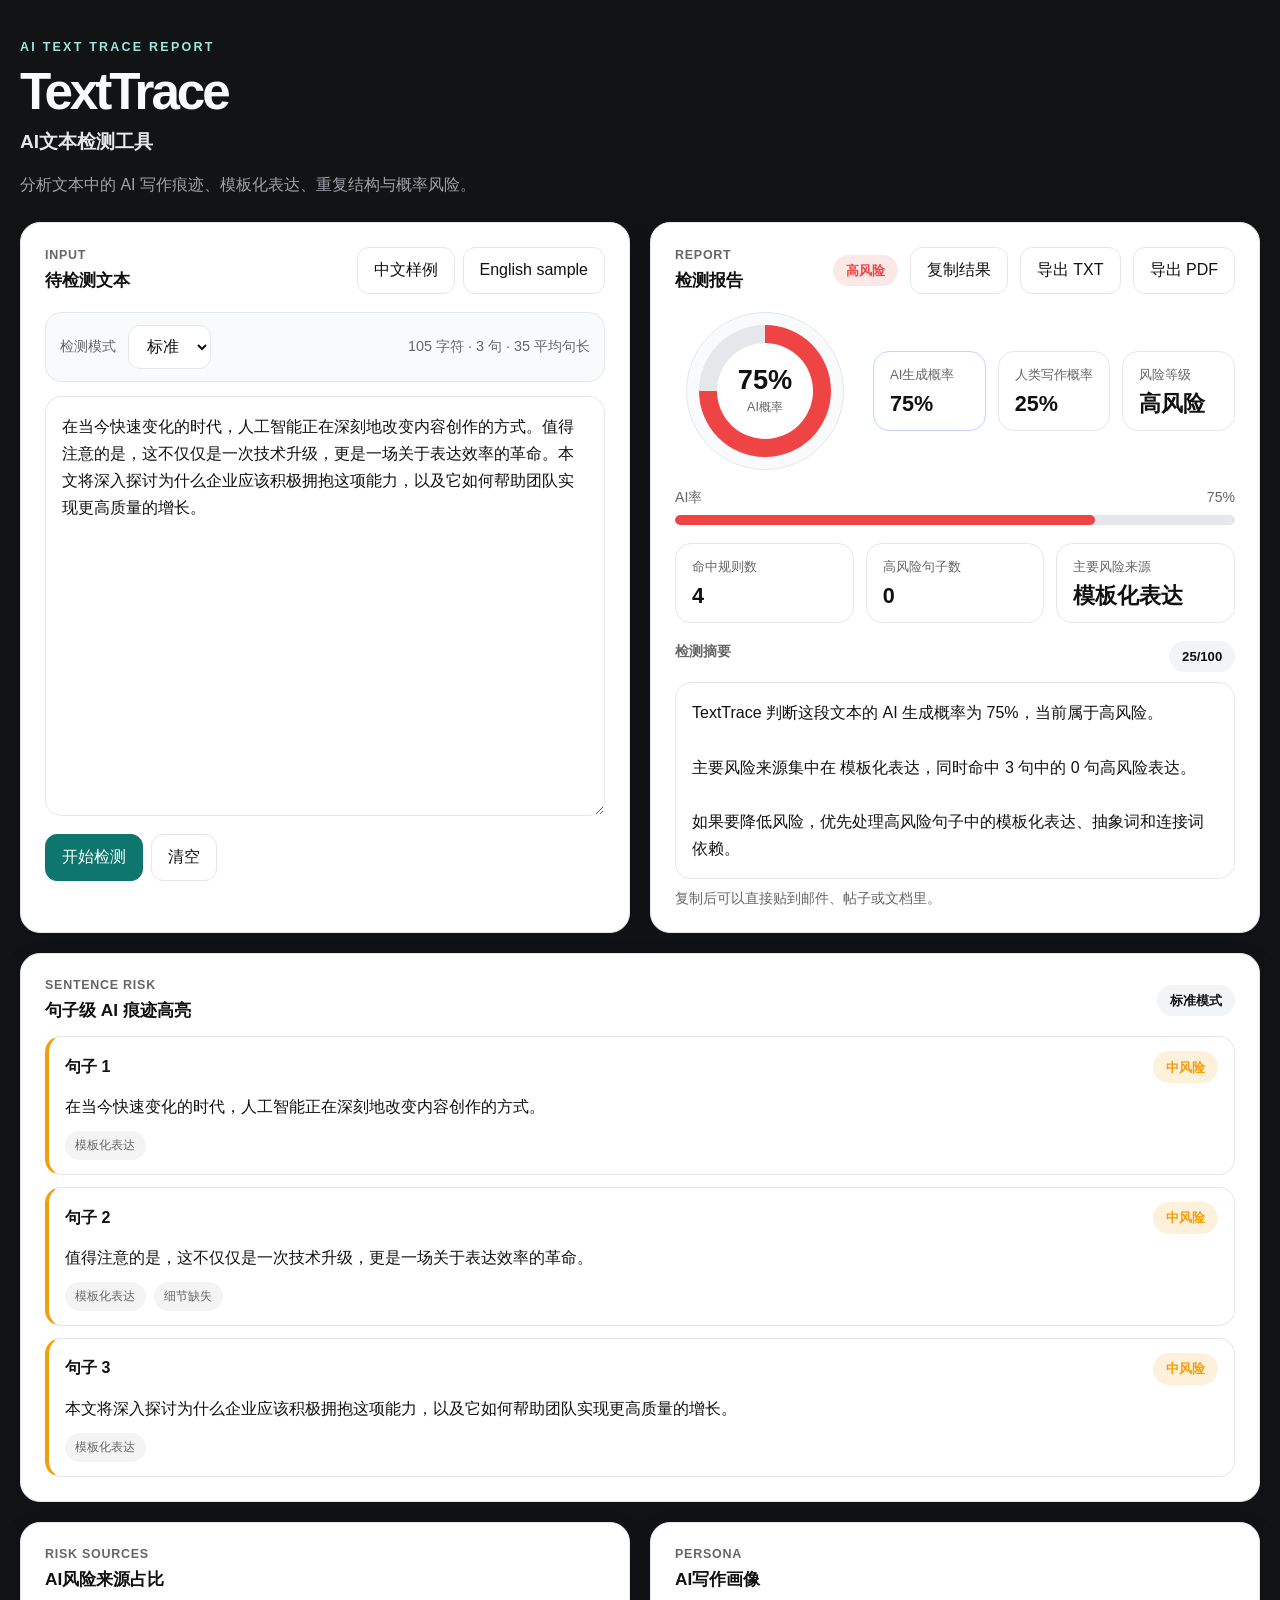
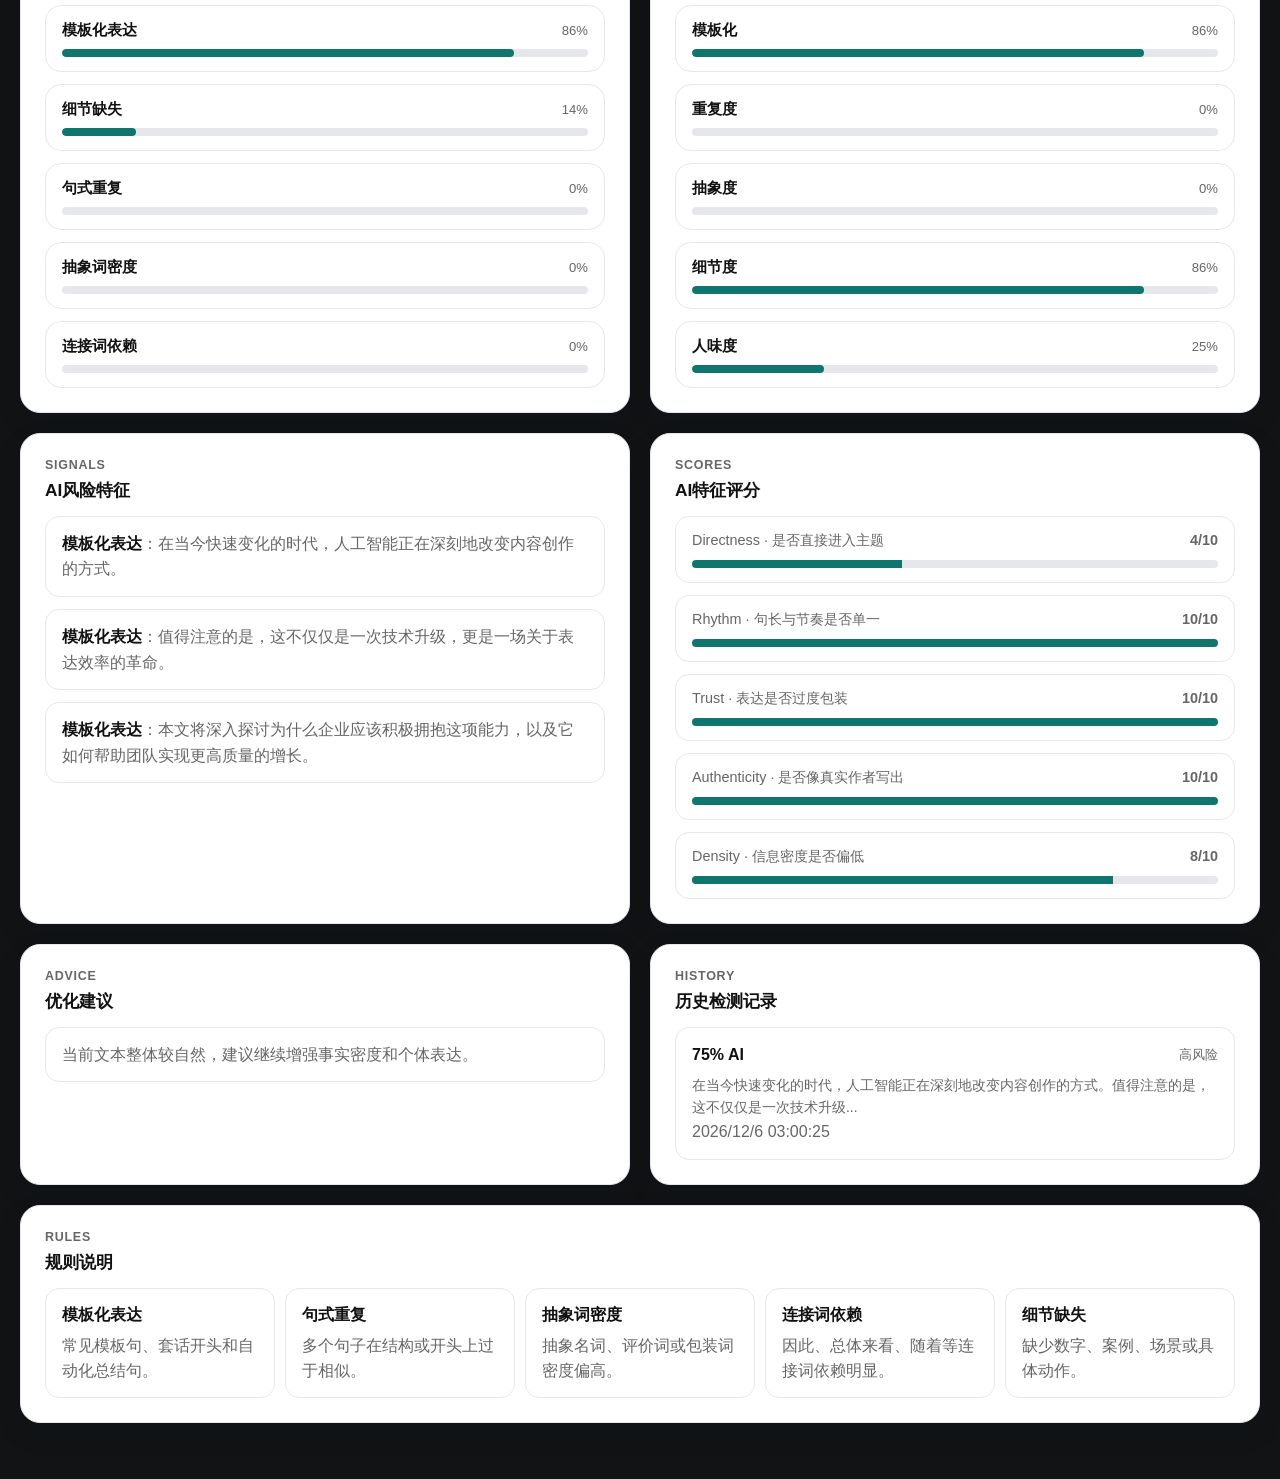
==== commit b66d5da8: "Add PDF export for TextTrace reports" ====
--- a/docs/index.html
+++ b/docs/index.html
@@ -62,6 +62,7 @@
               <span id="riskBadge" class="risk-badge risk-neutral">等待检测</span>
               <button id="copyBtn" type="button">复制结果</button>
               <button id="exportBtn" type="button">导出 TXT</button>
+              <button id="exportPdfBtn" type="button">导出 PDF</button>
             </div>
           </div>
 
--- a/docs/styles.css
+++ b/docs/styles.css
@@ -590,6 +590,10 @@
   margin-bottom: 6px;
 }
 
+.report-actions button {
+  white-space: nowrap;
+}
+
 @media (max-width: 1080px) {
   .workspace,
   .analysis-grid,
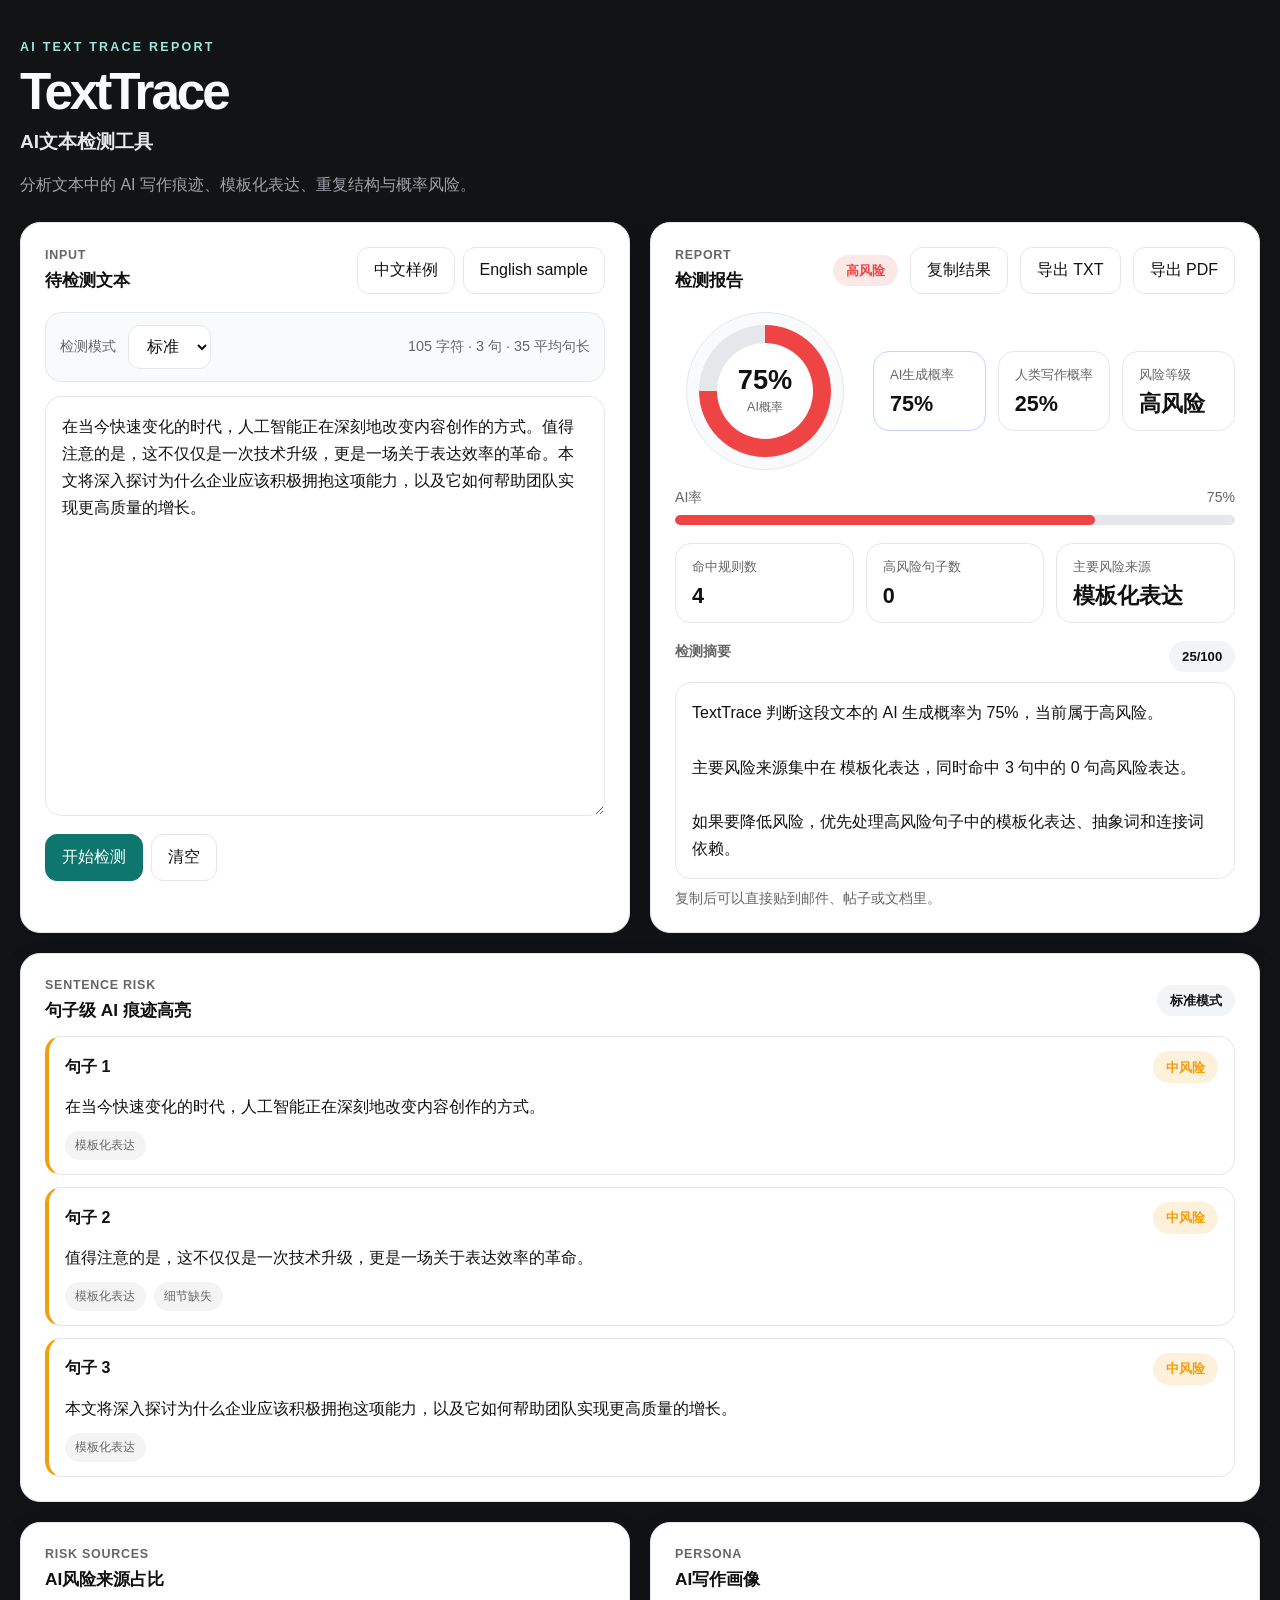
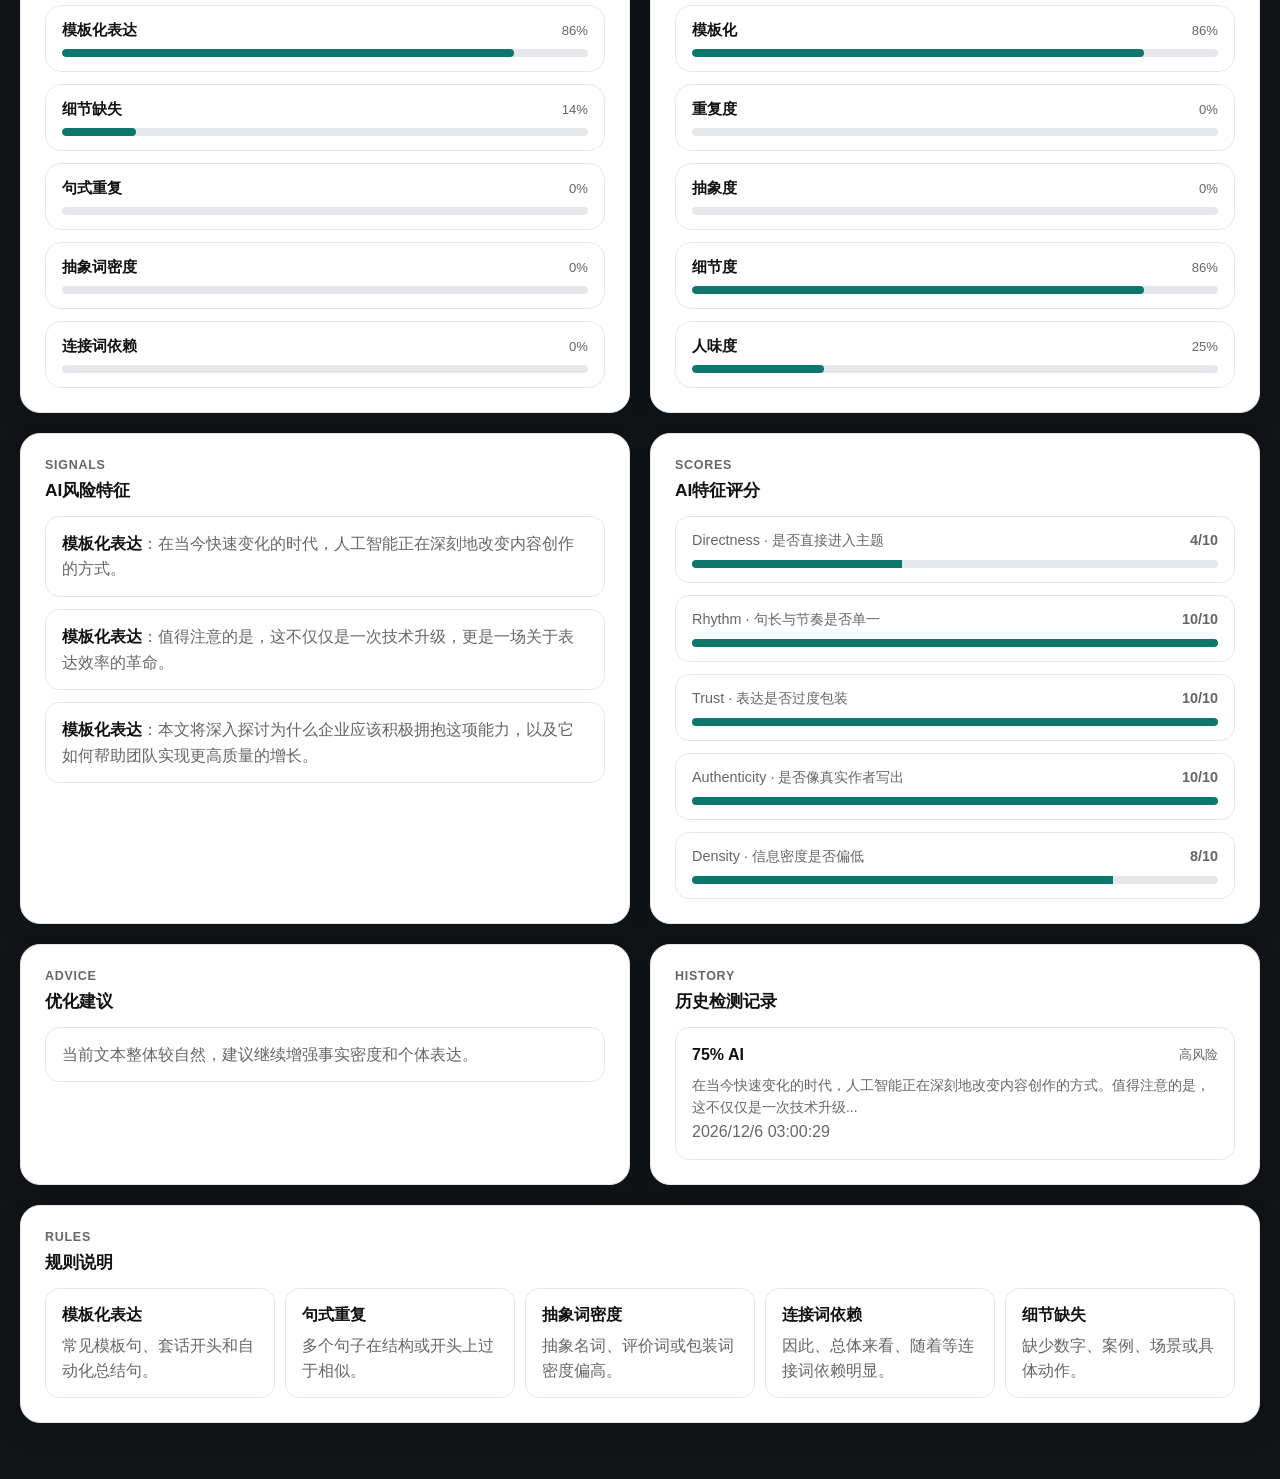
==== commit 86170b73: "Switch TextTrace PDF export to print area flow" ====
--- a/docs/index.html
+++ b/docs/index.html
@@ -220,6 +220,8 @@
       </section>
     </main>
 
+    <div id="printReport" aria-hidden="true"></div>
+
     <script src="./app.js"></script>
   </body>
 </html>
--- a/docs/styles.css
+++ b/docs/styles.css
@@ -594,6 +594,229 @@
   white-space: nowrap;
 }
 
+#printReport {
+  display: none;
+}
+
+.print-report {
+  background: #ffffff;
+  color: #111111;
+  margin: 0 auto;
+  max-width: 960px;
+  padding: 40px 36px 56px;
+}
+
+.print-cover {
+  border-bottom: 2px solid #0f766e;
+  margin-bottom: 28px;
+  padding-bottom: 20px;
+}
+
+.print-report-title {
+  font-size: 13px;
+  font-weight: 700;
+  letter-spacing: 0.16em;
+  margin: 0 0 14px;
+  text-transform: uppercase;
+}
+
+.print-logo-row {
+  align-items: center;
+  display: flex;
+  gap: 14px;
+  margin-bottom: 12px;
+}
+
+.print-logo-mark {
+  align-items: center;
+  background: #0f766e;
+  border-radius: 14px;
+  color: #ffffff;
+  display: flex;
+  font-size: 20px;
+  font-weight: 800;
+  height: 46px;
+  justify-content: center;
+  width: 46px;
+}
+
+.print-brand h1 {
+  color: #111111;
+  font-size: 28px;
+  letter-spacing: -0.04em;
+  margin: 0;
+}
+
+.print-brand p,
+.print-meta,
+.print-table td:first-child,
+.print-sentence-top span,
+.print-reason,
+.print-summary,
+.print-list li,
+.print-disclaimer {
+  color: #5b6470;
+}
+
+.print-brand p {
+  margin: 4px 0 0;
+}
+
+.print-meta {
+  font-size: 14px;
+}
+
+.print-grid,
+.print-metrics,
+.print-two-col {
+  display: grid;
+  gap: 14px;
+}
+
+.print-metrics {
+  grid-template-columns: repeat(4, minmax(0, 1fr));
+  margin-bottom: 28px;
+}
+
+.print-two-col {
+  gap: 18px;
+  grid-template-columns: 1.15fr 0.85fr;
+}
+
+.print-card,
+.print-section,
+.print-sentence-item {
+  border: 1px solid #d9dde3;
+  border-radius: 16px;
+}
+
+.print-card {
+  padding: 16px 18px;
+}
+
+.print-card span {
+  color: #5b6470;
+  display: block;
+  font-size: 12px;
+  margin-bottom: 8px;
+  text-transform: uppercase;
+}
+
+.print-card strong {
+  color: #111111;
+  font-size: 28px;
+}
+
+.print-section {
+  margin-bottom: 22px;
+  padding: 18px 20px;
+}
+
+.print-section h2 {
+  color: #111111;
+  font-size: 18px;
+  margin: 0 0 14px;
+}
+
+.print-table {
+  border-collapse: collapse;
+  width: 100%;
+}
+
+.print-table td {
+  border-top: 1px solid #d9dde3;
+  color: #111111;
+  padding: 10px 0;
+}
+
+.print-table tr:first-child td {
+  border-top: 0;
+}
+
+.print-table td:first-child {
+  width: 40%;
+}
+
+.print-persona-row + .print-persona-row {
+  margin-top: 12px;
+}
+
+.print-persona-meta,
+.print-sentence-top {
+  align-items: center;
+  display: flex;
+  justify-content: space-between;
+  margin-bottom: 6px;
+}
+
+.print-persona-track {
+  background: #e7ebef;
+  border-radius: 999px;
+  height: 8px;
+  overflow: hidden;
+}
+
+.print-persona-track span {
+  background: #0f766e;
+  display: block;
+  height: 100%;
+}
+
+.print-summary {
+  line-height: 1.8;
+  white-space: pre-wrap;
+}
+
+.print-sentence-item {
+  border-left-width: 4px;
+  margin-bottom: 12px;
+  padding: 14px 16px;
+  page-break-inside: avoid;
+}
+
+.print-sentence-item.high {
+  border-left-color: #ef4444;
+}
+
+.print-sentence-item.mid {
+  border-left-color: #f59e0b;
+}
+
+.print-sentence-item.low {
+  border-left-color: #16a34a;
+}
+
+.print-sentence-item p {
+  color: #111111;
+  line-height: 1.7;
+  margin: 0 0 8px;
+}
+
+.print-list {
+  margin: 0;
+  padding-left: 18px;
+}
+
+.print-list li + li {
+  margin-top: 8px;
+}
+
+.print-disclaimer {
+  background: #f5f7f8;
+  border: 1px solid #d9dde3;
+  border-radius: 14px;
+  font-size: 13px;
+  line-height: 1.7;
+  padding: 14px 16px;
+}
+
+@media (max-width: 900px) {
+  .print-metrics,
+  .print-two-col {
+    grid-template-columns: 1fr;
+  }
+}
+
 @media (max-width: 1080px) {
   .workspace,
   .analysis-grid,
@@ -632,3 +855,43 @@
     width: 100%;
   }
 }
+
+@media print {
+  @page {
+    margin: 14mm;
+    size: A4;
+  }
+
+  html,
+  body {
+    background: #ffffff !important;
+    color: #111111 !important;
+  }
+
+  body.printing > :not(#printReport) {
+    display: none !important;
+  }
+
+  body.printing #printReport {
+    display: block !important;
+  }
+
+  #printReport,
+  #printReport * {
+    visibility: visible !important;
+  }
+
+  #printReport {
+    inset: 0;
+    margin: 0;
+    padding: 0;
+    position: static;
+    width: 100%;
+  }
+
+  .print-report {
+    box-shadow: none;
+    max-width: none;
+    padding: 0;
+  }
+}
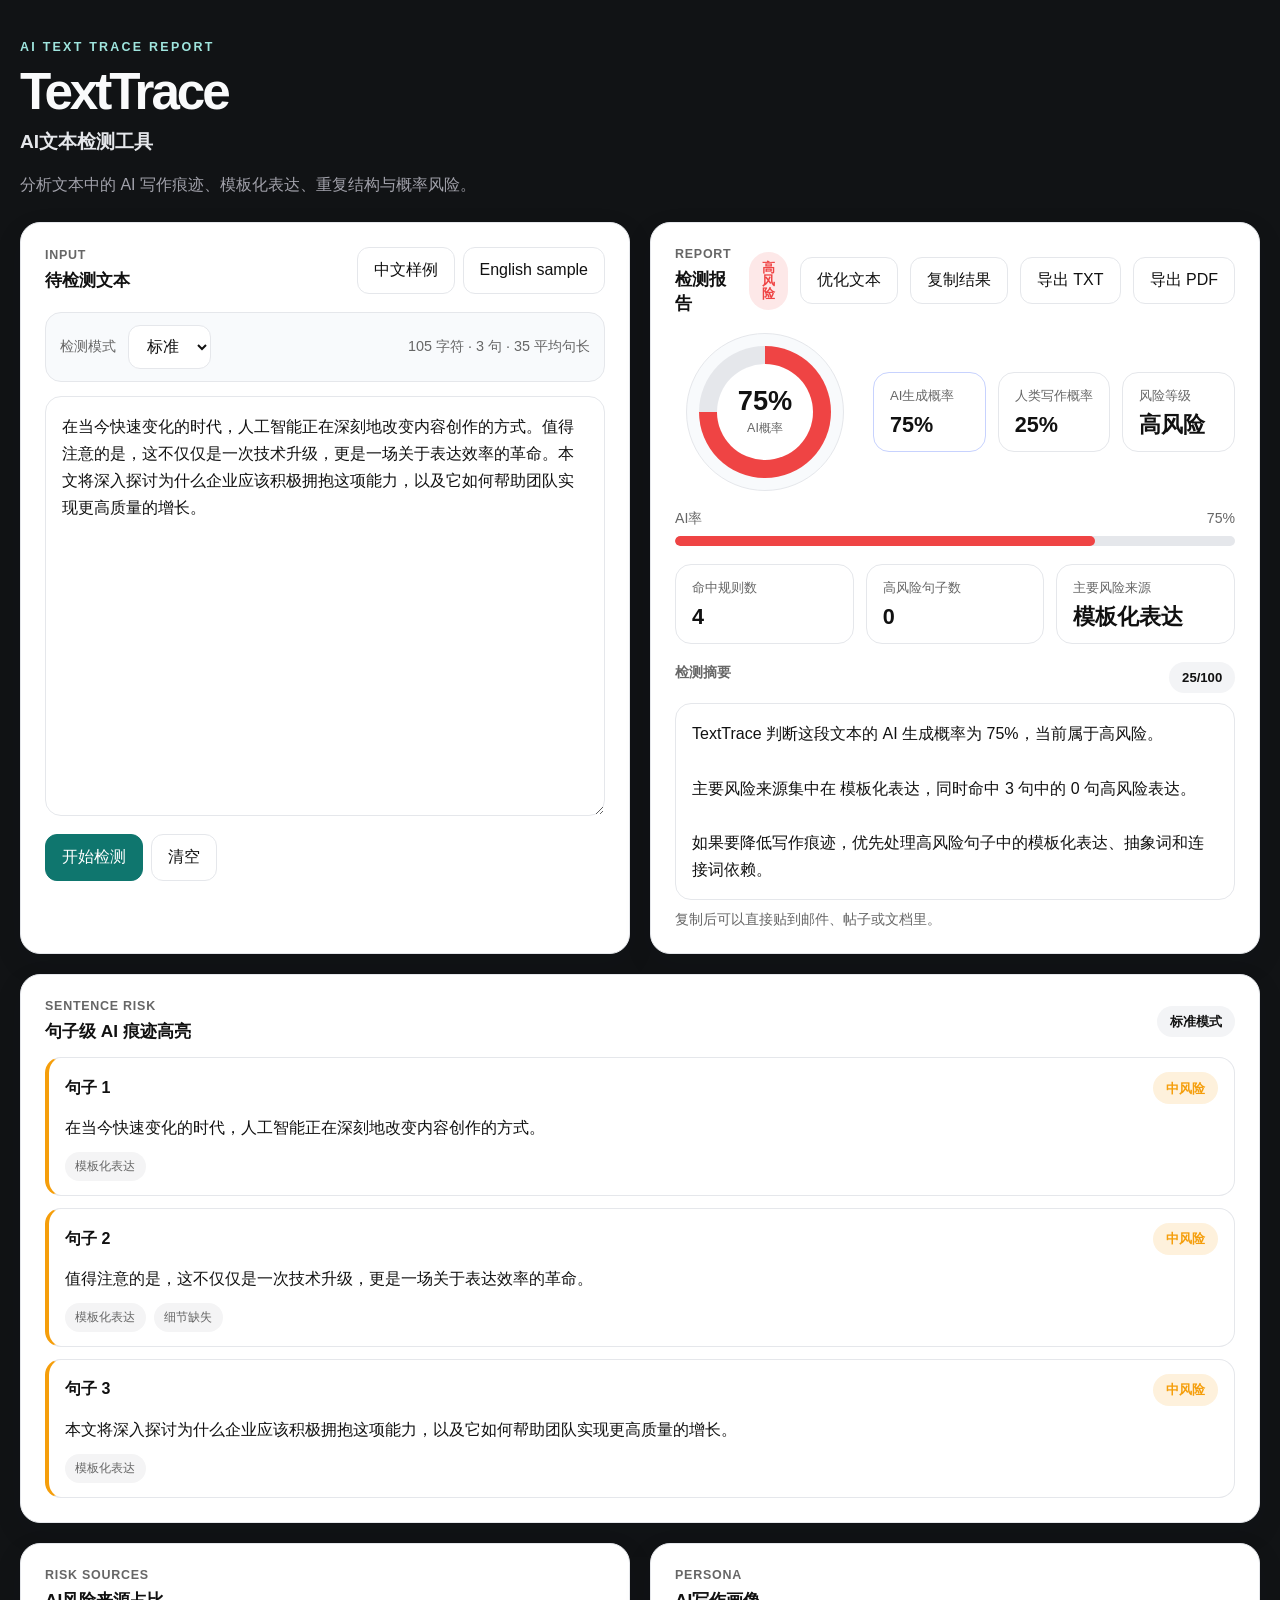
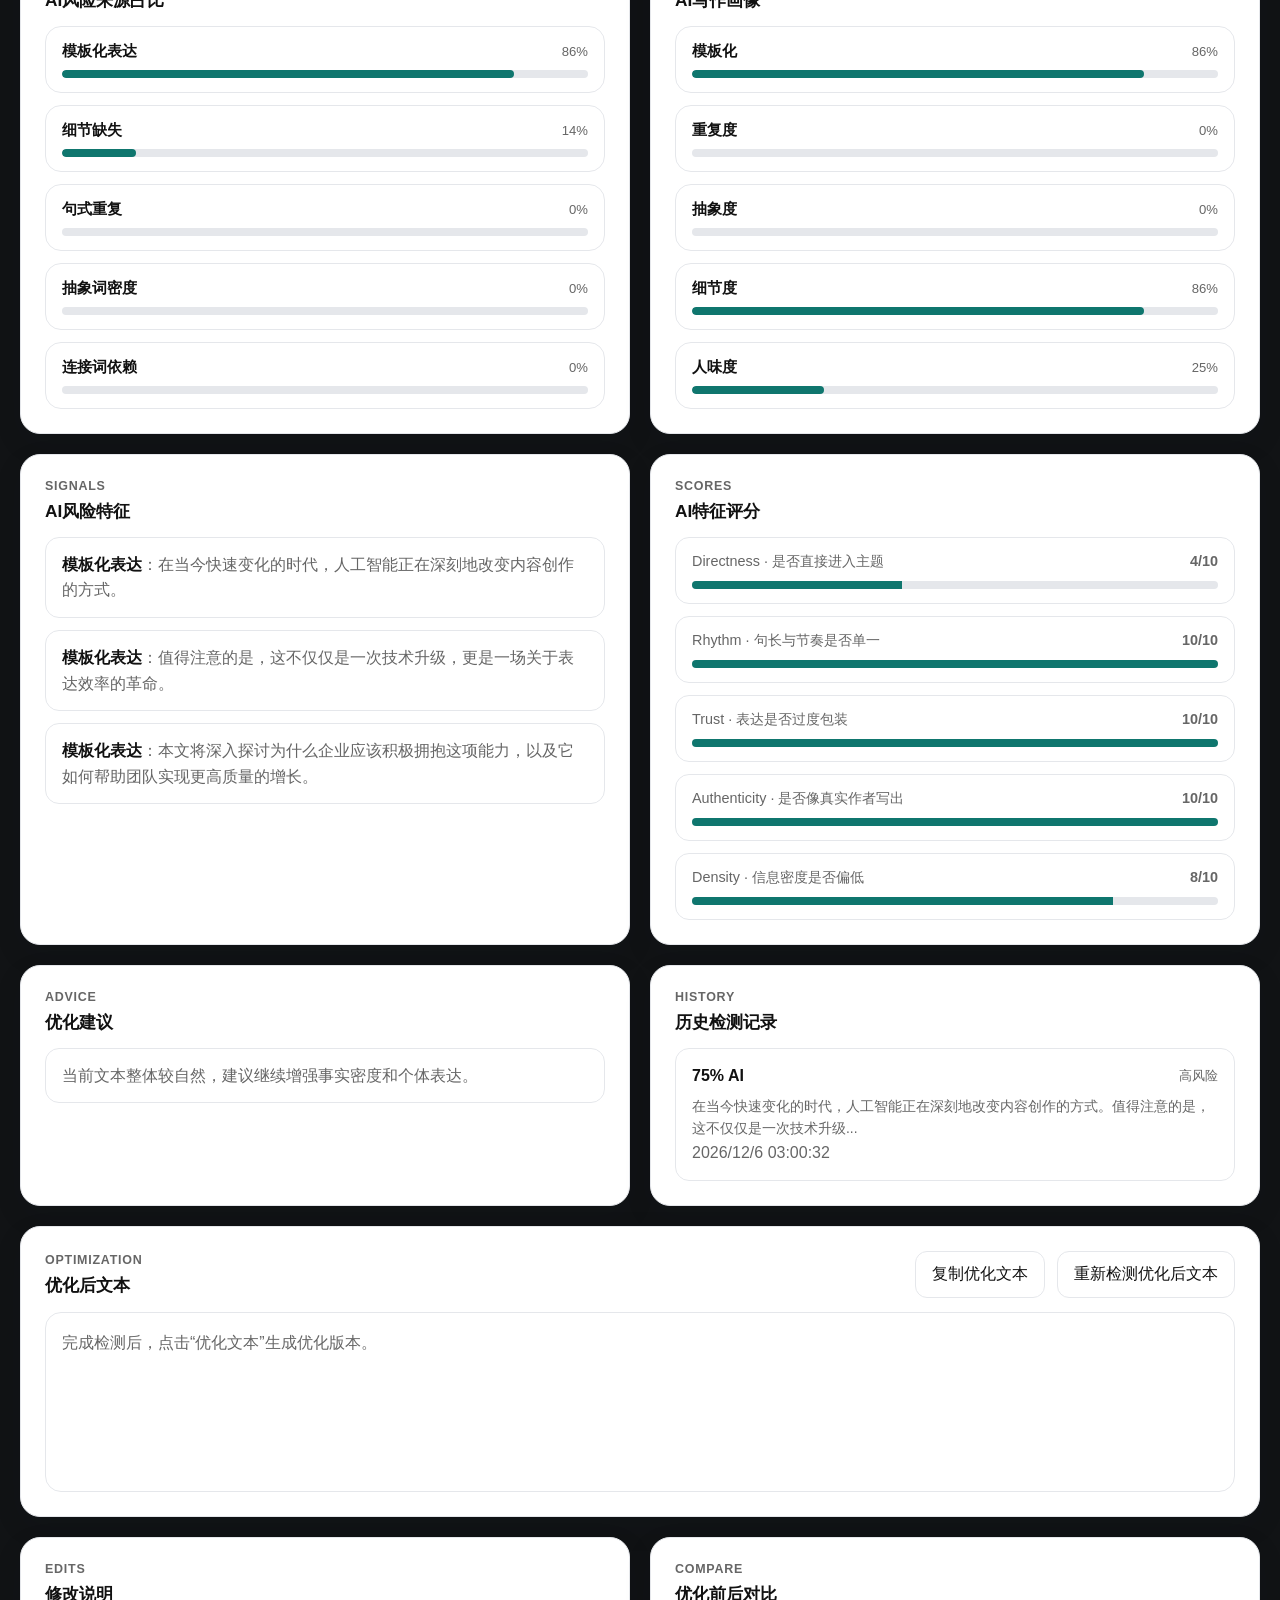
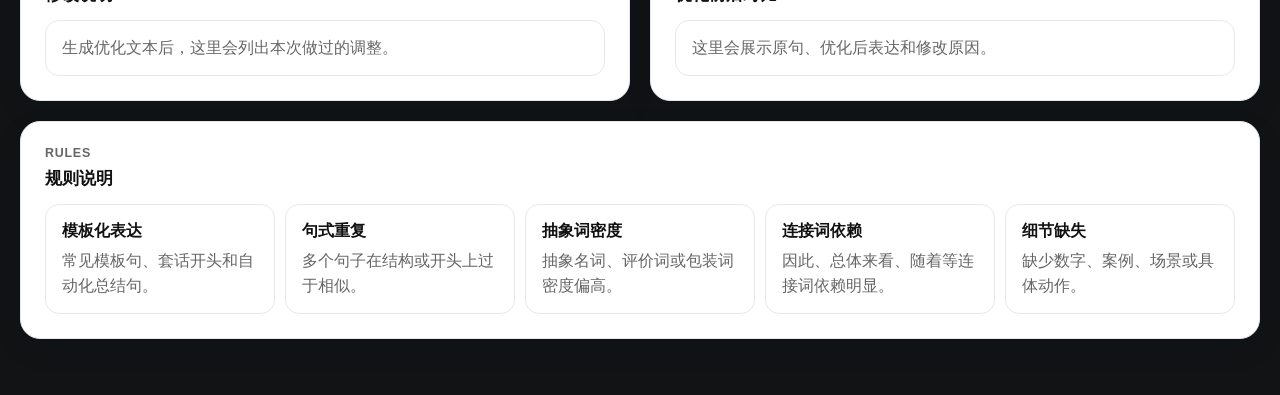
==== commit 7f8255bb: "Add TextTrace text optimization workflow" ====
--- a/docs/index.html
+++ b/docs/index.html
@@ -60,6 +60,7 @@
             </div>
             <div class="report-actions">
               <span id="riskBadge" class="risk-badge risk-neutral">等待检测</span>
+              <button id="optimizeBtn" type="button">优化文本</button>
               <button id="copyBtn" type="button">复制结果</button>
               <button id="exportBtn" type="button">导出 TXT</button>
               <button id="exportPdfBtn" type="button">导出 PDF</button>
@@ -211,6 +212,44 @@
         <article class="panel wide">
           <div class="panel-header compact">
             <div>
+              <p class="section-kicker">Optimization</p>
+              <h2>优化后文本</h2>
+            </div>
+            <div class="report-actions">
+              <button id="copyOptimizedBtn" type="button">复制优化文本</button>
+              <button id="recheckOptimizedBtn" type="button">重新检测优化后文本</button>
+            </div>
+          </div>
+          <div id="optimizedText" class="output empty">完成检测后，点击“优化文本”生成优化版本。</div>
+        </article>
+
+        <article class="panel">
+          <div class="panel-header compact">
+            <div>
+              <p class="section-kicker">Edits</p>
+              <h2>修改说明</h2>
+            </div>
+          </div>
+          <ul id="optimizationNotes" class="detail-list">
+            <li>生成优化文本后，这里会列出本次做过的调整。</li>
+          </ul>
+        </article>
+
+        <article class="panel">
+          <div class="panel-header compact">
+            <div>
+              <p class="section-kicker">Compare</p>
+              <h2>优化前后对比</h2>
+            </div>
+          </div>
+          <div id="comparisonList" class="comparison-list">
+            <div class="history-empty">这里会展示原句、优化后表达和修改原因。</div>
+          </div>
+        </article>
+
+        <article class="panel wide">
+          <div class="panel-header compact">
+            <div>
               <p class="section-kicker">Rules</p>
               <h2>规则说明</h2>
             </div>
--- a/docs/styles.css
+++ b/docs/styles.css
@@ -430,7 +430,8 @@
 .history-list,
 .source-breakdown,
 .persona-grid,
-.sentence-list {
+.sentence-list,
+.comparison-list {
   display: grid;
   gap: 12px;
   margin: 0;
@@ -522,6 +523,61 @@
   color: var(--muted);
   font-size: 0.86rem;
   margin: 8px 0 0;
+}
+
+.comparison-card {
+  background: #ffffff;
+  border: 1px solid var(--border);
+  border-radius: 16px;
+  padding: 16px;
+}
+
+.comparison-meta {
+  align-items: center;
+  display: flex;
+  gap: 8px;
+  justify-content: space-between;
+  margin-bottom: 12px;
+}
+
+.comparison-meta strong {
+  color: var(--text);
+  font-size: 0.95rem;
+}
+
+.comparison-grid {
+  display: grid;
+  gap: 12px;
+  grid-template-columns: repeat(2, minmax(0, 1fr));
+}
+
+.comparison-column {
+  background: #f8fafc;
+  border: 1px solid var(--border);
+  border-radius: 14px;
+  padding: 14px;
+}
+
+.comparison-column span {
+  color: var(--muted);
+  display: block;
+  font-size: 0.78rem;
+  font-weight: 700;
+  letter-spacing: 0.04em;
+  margin-bottom: 8px;
+  text-transform: uppercase;
+}
+
+.comparison-column p,
+.comparison-reason {
+  color: var(--text);
+  line-height: 1.7;
+  margin: 0;
+}
+
+.comparison-reason {
+  color: var(--muted);
+  margin-top: 12px;
 }
 
 .sentence-list.empty {
@@ -825,6 +881,10 @@
   .report-stats {
     grid-template-columns: 1fr;
   }
+
+  .comparison-grid {
+    grid-template-columns: 1fr;
+  }
 }
 
 @media (max-width: 760px) {
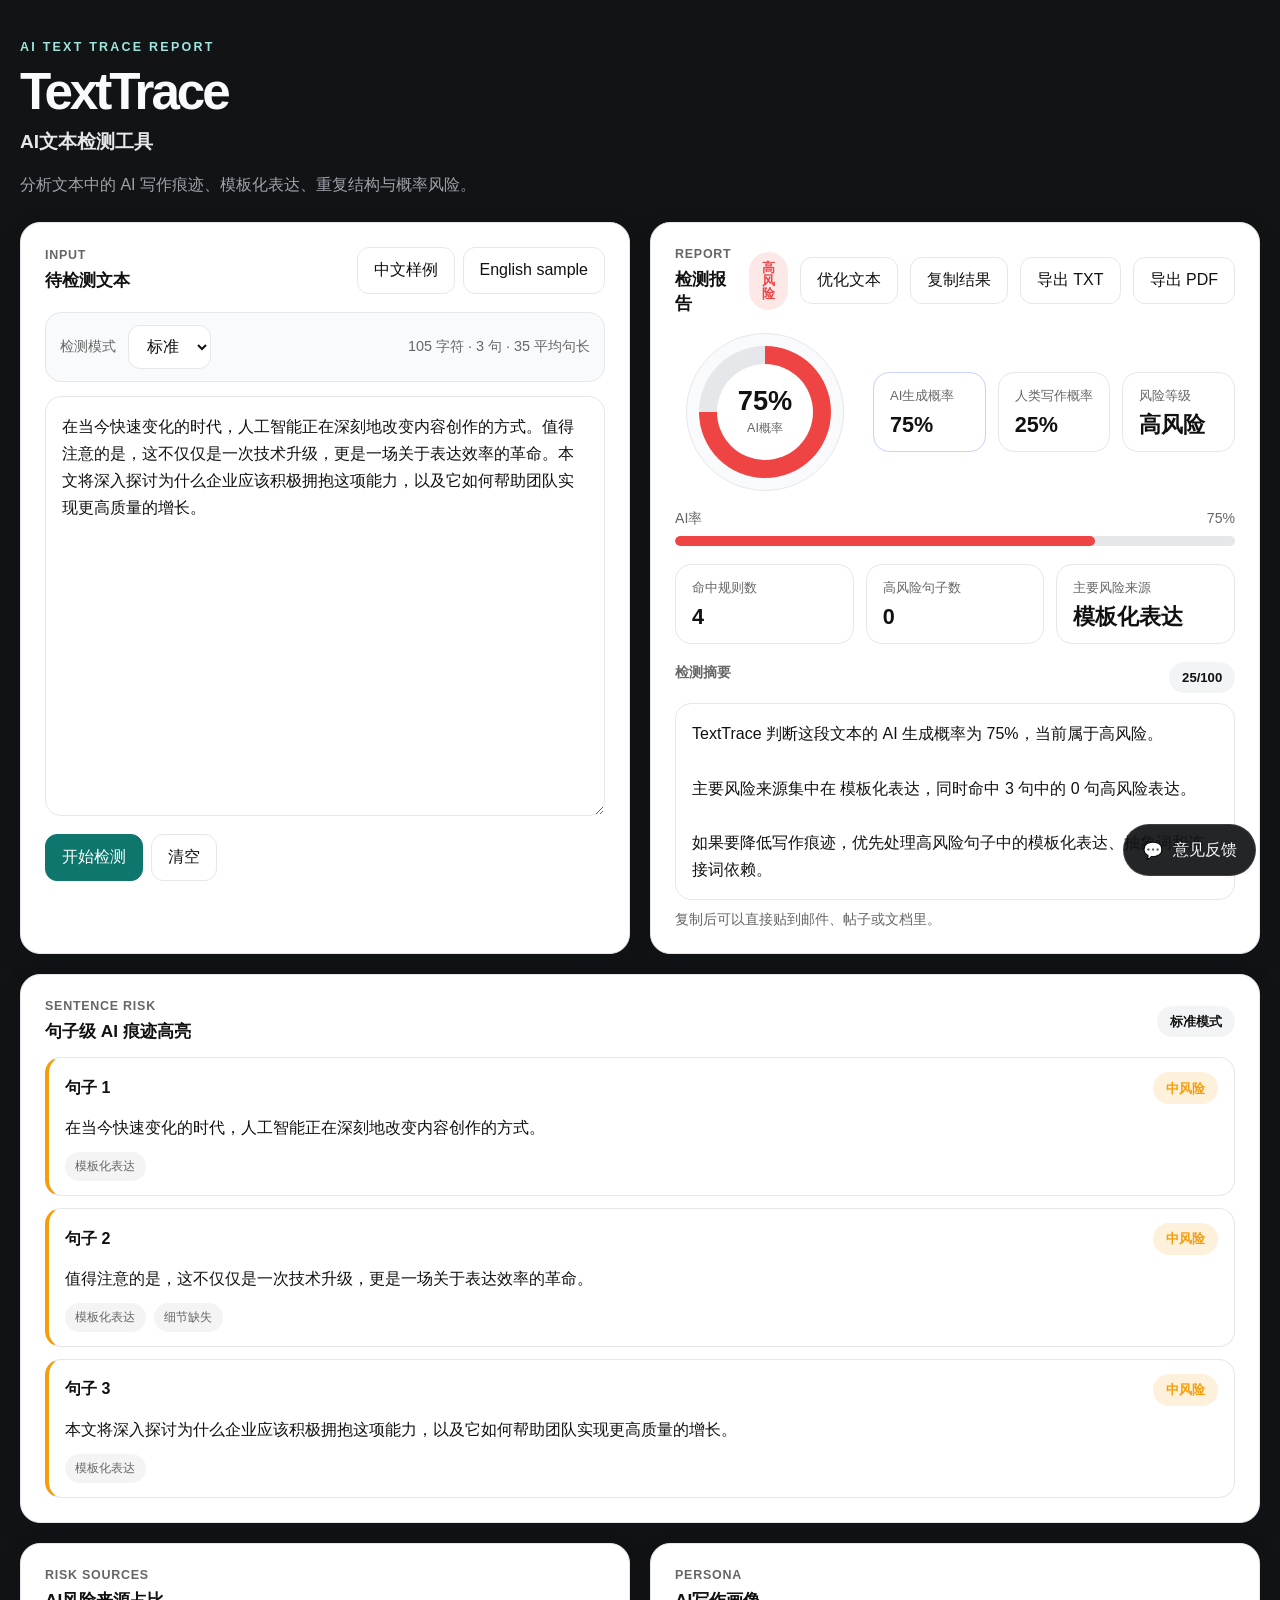
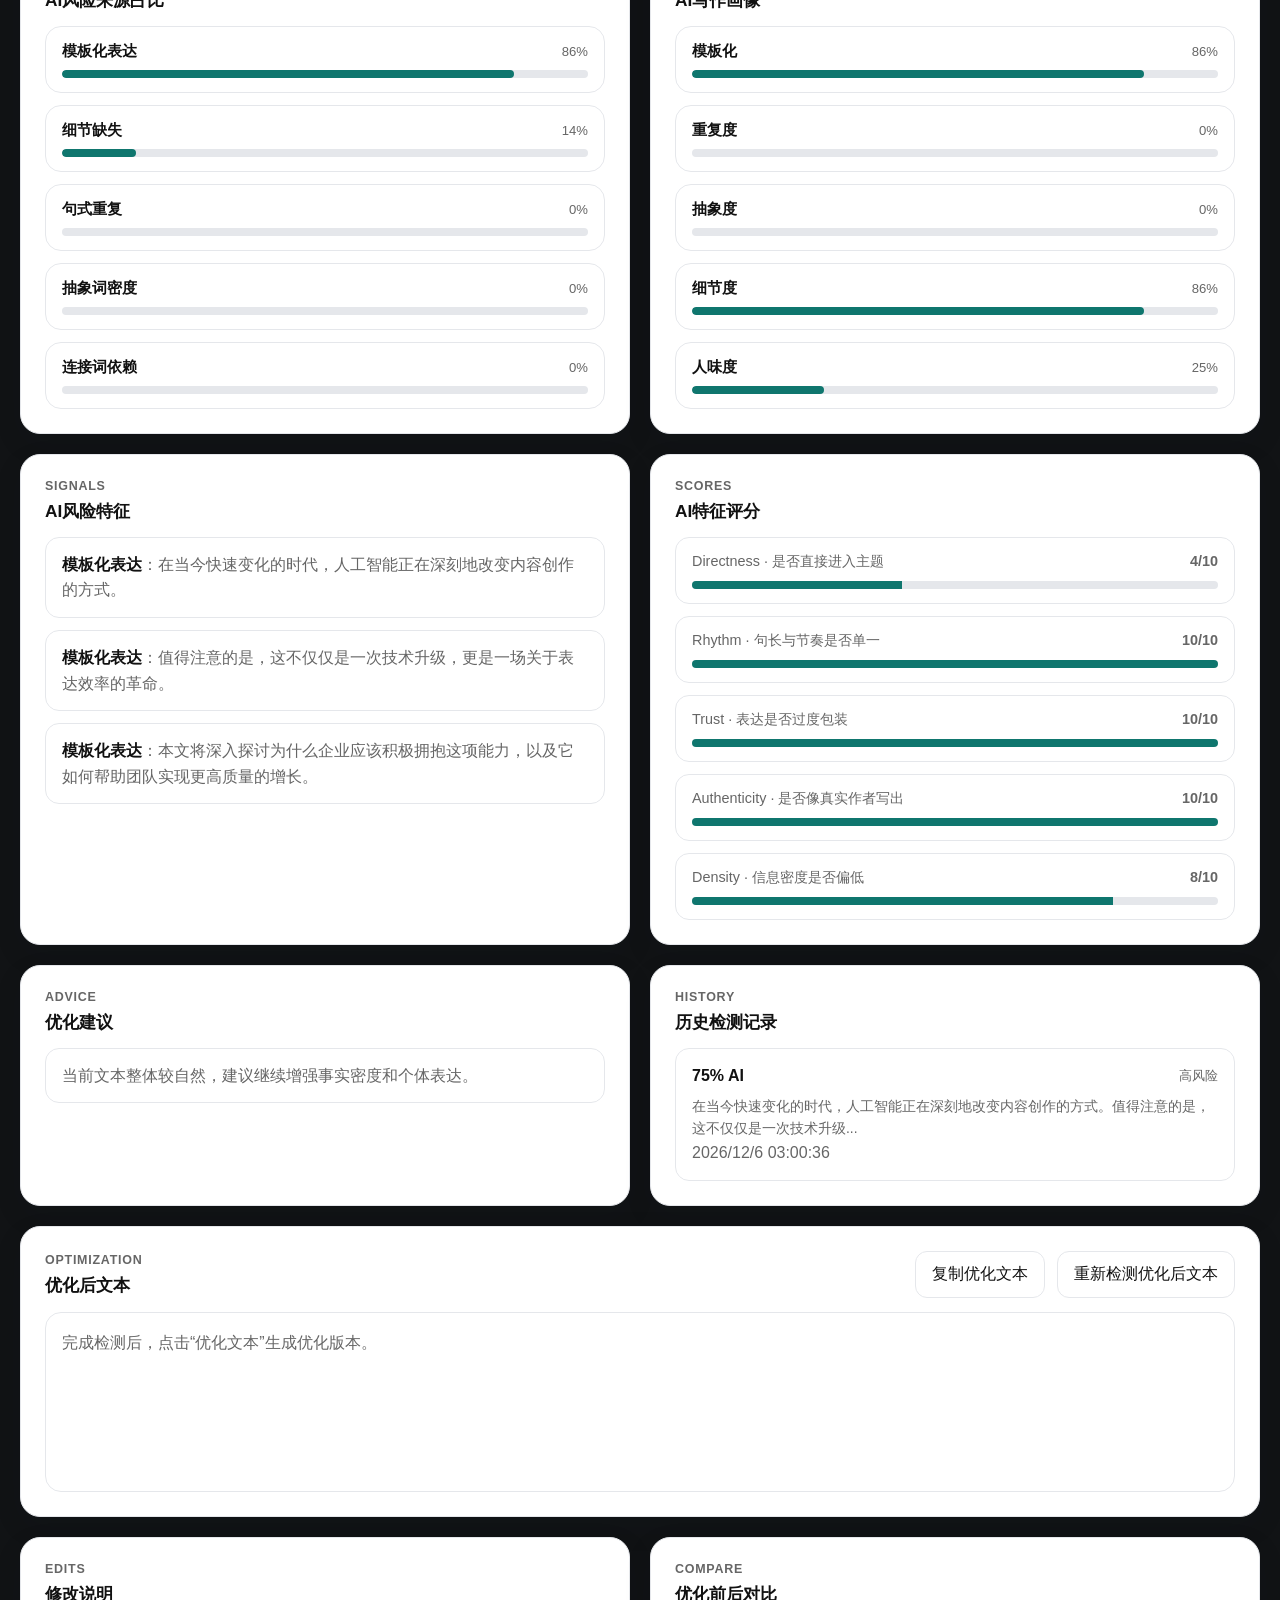
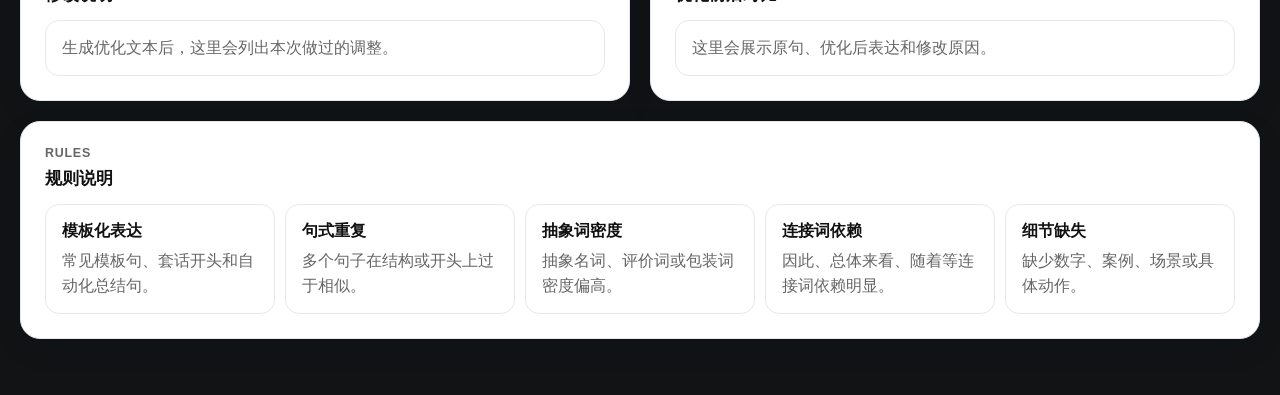
==== commit be971c90: "Add floating feedback widget" ====
--- a/docs/index.html
+++ b/docs/index.html
@@ -261,6 +261,29 @@
 
     <div id="printReport" aria-hidden="true"></div>
 
+    <button id="feedbackFab" class="feedback-fab" type="button" aria-haspopup="dialog" aria-controls="feedbackPanel">
+      <span class="feedback-fab-icon">💬</span>
+      <span>意见反馈</span>
+    </button>
+
+    <div id="feedbackOverlay" class="feedback-overlay" hidden></div>
+    <aside id="feedbackPanel" class="feedback-panel" aria-hidden="true" aria-labelledby="feedbackTitle">
+      <button id="feedbackClose" class="feedback-close" type="button" aria-label="关闭反馈面板">×</button>
+      <p class="section-kicker">Feedback</p>
+      <h2 id="feedbackTitle">意见反馈</h2>
+      <p class="feedback-copy">
+        如果你发现检测结果异常、想提出功能建议，或者有合作想法，欢迎联系作者。
+      </p>
+      <div class="feedback-qr-wrap">
+        <img id="feedbackQr" class="feedback-qr" src="./wechat-qr.png" alt="TextTrace 微信反馈二维码" />
+        <div id="feedbackQrFallback" class="feedback-qr-fallback" hidden>请上传 docs/wechat-qr.png</div>
+      </div>
+      <div class="feedback-meta">
+        <strong>扫码添加微信</strong>
+        <span>备注：TextTrace反馈</span>
+      </div>
+    </aside>
+
     <script src="./app.js"></script>
   </body>
 </html>
--- a/docs/styles.css
+++ b/docs/styles.css
@@ -654,6 +654,135 @@
   display: none;
 }
 
+.feedback-fab {
+  align-items: center;
+  background: rgba(17, 19, 21, 0.92);
+  border: 1px solid rgba(255, 255, 255, 0.12);
+  border-radius: 999px;
+  bottom: 24px;
+  color: #f9fafb;
+  display: inline-flex;
+  gap: 10px;
+  padding: 0.9rem 1.15rem;
+  position: fixed;
+  right: 24px;
+  z-index: 1200;
+}
+
+.feedback-fab:hover {
+  background: rgba(17, 19, 21, 1);
+  box-shadow: 0 10px 26px rgba(0, 0, 0, 0.22);
+  transform: translateY(-2px);
+}
+
+.feedback-fab-icon {
+  font-size: 1rem;
+}
+
+.feedback-overlay {
+  background: rgba(0, 0, 0, 0.4);
+  inset: 0;
+  opacity: 0;
+  position: fixed;
+  transition: opacity 180ms ease;
+  z-index: 1250;
+}
+
+.feedback-panel {
+  background: #ffffff;
+  border: 1px solid var(--border);
+  border-radius: 24px;
+  bottom: 92px;
+  box-shadow: 0 18px 48px rgba(0, 0, 0, 0.22);
+  color: var(--text);
+  max-width: min(360px, calc(100vw - 2rem));
+  opacity: 0;
+  padding: 24px;
+  pointer-events: none;
+  position: fixed;
+  right: 24px;
+  transform: translateY(18px);
+  transition: opacity 180ms ease, transform 180ms ease;
+  width: calc(100vw - 2rem);
+  z-index: 1300;
+}
+
+.feedback-panel.is-open {
+  opacity: 1;
+  pointer-events: auto;
+  transform: translateY(0);
+}
+
+.feedback-overlay.is-open {
+  opacity: 1;
+}
+
+.feedback-close {
+  align-items: center;
+  background: #f8fafc;
+  border-radius: 999px;
+  display: inline-flex;
+  height: 36px;
+  justify-content: center;
+  padding: 0;
+  position: absolute;
+  right: 16px;
+  top: 16px;
+  width: 36px;
+}
+
+.feedback-copy {
+  color: var(--muted);
+  line-height: 1.7;
+  margin: 0 0 16px;
+  max-width: 280px;
+}
+
+.feedback-qr-wrap {
+  align-items: center;
+  background: #f8fafc;
+  border: 1px solid var(--border);
+  border-radius: 20px;
+  display: flex;
+  justify-content: center;
+  min-height: 260px;
+  overflow: hidden;
+  padding: 14px;
+}
+
+.feedback-qr {
+  display: block;
+  height: auto;
+  max-width: 100%;
+  width: 100%;
+}
+
+.feedback-qr-fallback {
+  color: var(--muted);
+  font-size: 0.95rem;
+  line-height: 1.6;
+  text-align: center;
+}
+
+.feedback-meta {
+  margin-top: 14px;
+}
+
+.feedback-meta strong,
+.feedback-meta span {
+  display: block;
+}
+
+.feedback-meta strong {
+  font-size: 1rem;
+  margin-bottom: 6px;
+}
+
+.feedback-meta span {
+  color: var(--muted);
+  font-size: 0.88rem;
+}
+
 .print-report {
   background: #ffffff;
   color: #111111;
@@ -914,6 +1043,16 @@
   select {
     width: 100%;
   }
+
+  .feedback-fab {
+    bottom: 18px;
+    right: 18px;
+  }
+
+  .feedback-panel {
+    bottom: 78px;
+    right: 1rem;
+  }
 }
 
 @media print {
